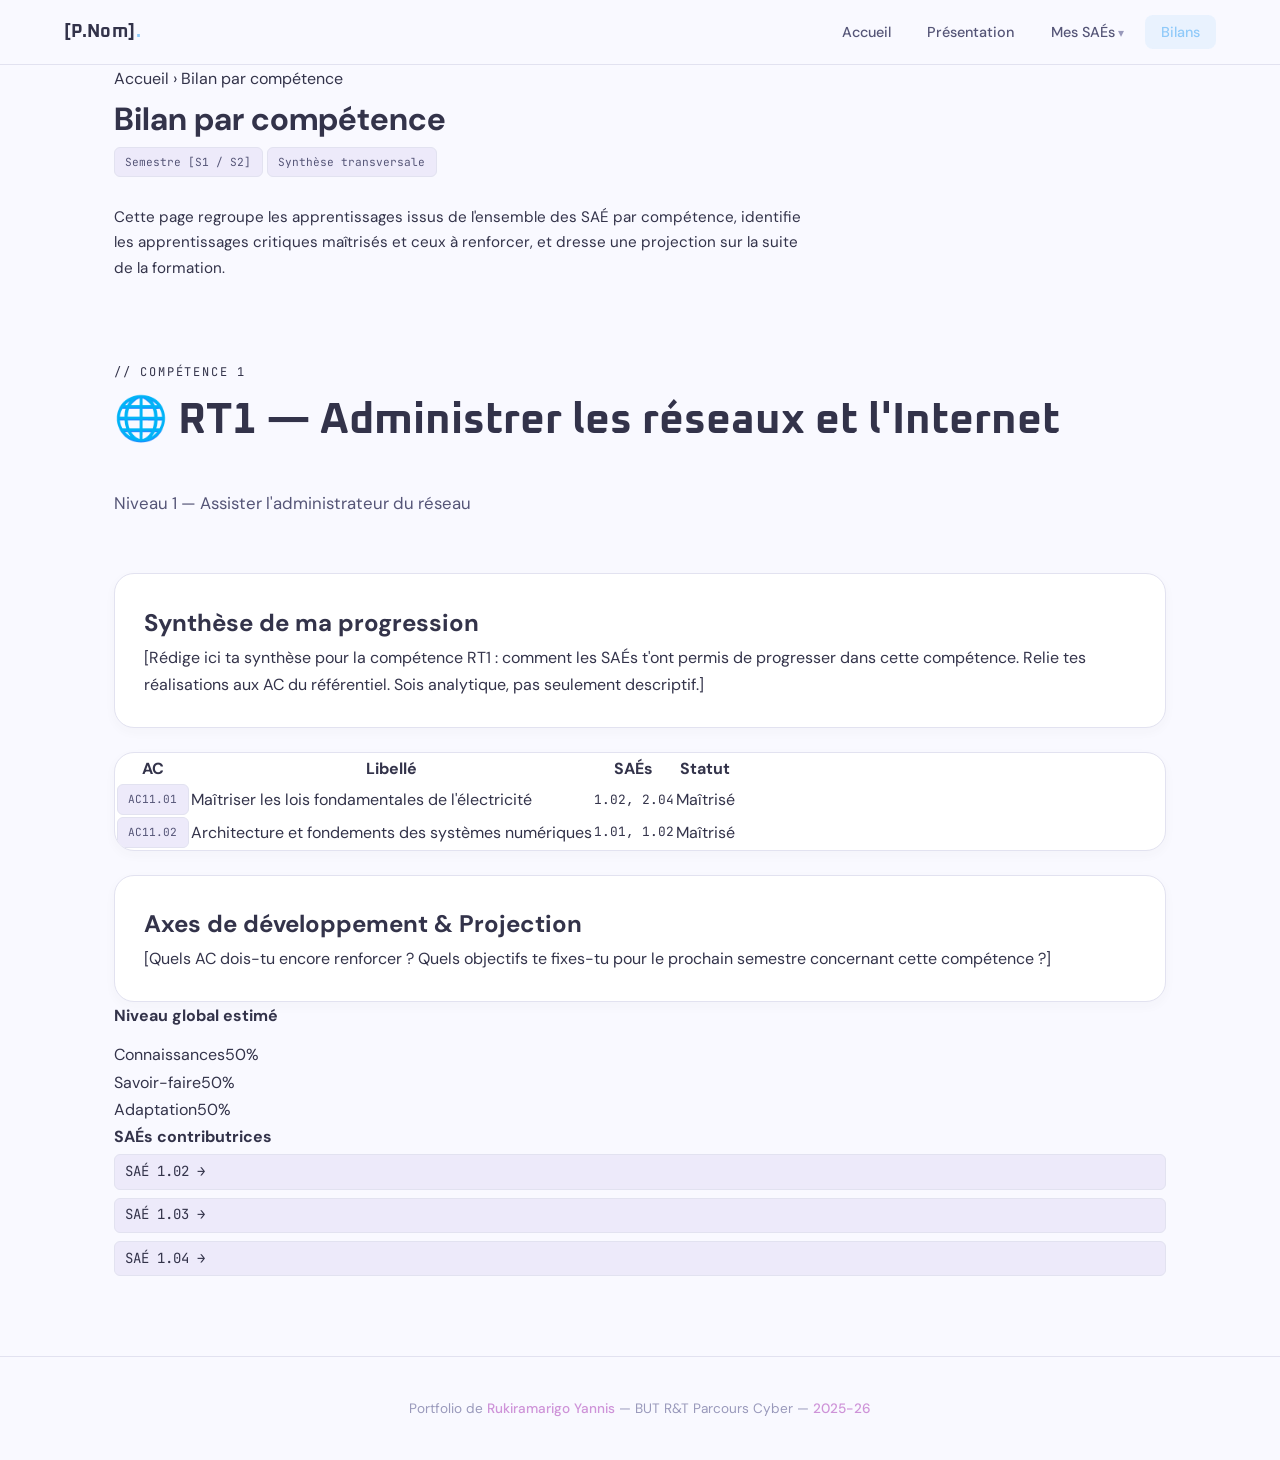
==== bilan.html @ 22405c74 "1er step" ====
<!DOCTYPE html>
<html lang="fr">
<head>
  <meta charset="UTF-8" />
  <meta name="viewport" content="width=device-width, initial-scale=1.0" />
  <title>Bilan par compétence | Portfolio</title>
  <link rel="stylesheet" href="style.css" />
</head>
<body>

  <nav class="navbar">
    <a href="../index.html" class="nav-logo">[P.Nom]<span>.</span></a>
    <ul class="nav-links">
      <li><a href="../index.html">Accueil</a></li>
      <li><a href="../presentation.html">Présentation</a></li>
      <li class="nav-dropdown">
        <a href="#">Mes SAÉs</a>
        <ul class="dropdown-menu">
          <li><a href="../saes/sae-101.html">SAÉ 1.01</a></li>
          <li><a href="../saes/sae-102.html">SAÉ 1.02</a></li>
        </ul>
      </li>
      <li><a href="bilan.html" class="active">Bilans</a></li>
    </ul>
    <button class="nav-burger" id="burger"><span></span><span></span><span></span></button>
  </nav>

  <main>
    <div class="container">

      <div class="page-hero">
        <div class="breadcrumb">
          <a href="../index.html">Accueil</a>
          <span>›</span>
          <span>Bilan par compétence</span>
        </div>
        <h1>Bilan par compétence</h1>
        <div class="meta">
          <span class="tag cyan">Semestre [S1 / S2]</span>
          <span class="tag">Synthèse transversale</span>
        </div>
        <br>
        <p style="color:var(--text-2); max-width:700px; font-size:.95rem;">
          Cette page regroupe les apprentissages issus de l'ensemble des SAÉ
          par compétence, identifie les apprentissages critiques maîtrisés et
          ceux à renforcer, et dresse une projection sur la suite de la formation.
        </p>
      </div>

      <section id="rt1">
        <div class="bilan-layout">

          <div>
            <div class="section-header">
              <p class="section-label">// Compétence 1</p>
              <h2 class="section-title">
                🌐 RT1 — Administrer les réseaux et l'Internet
              </h2>
              <div class="sep"></div>
              <p class="section-sub">Niveau 1 — Assister l'administrateur du réseau</p>
            </div>

            <div class="card content-block" style="margin-bottom:1.5rem;">
              <h2>Synthèse de ma progression</h2>
              <p>
                [Rédige ici ta synthèse pour la compétence RT1 : comment les
                SAÉs t'ont permis de progresser dans cette compétence. Relie
                tes réalisations aux AC du référentiel. Sois analytique, pas
                seulement descriptif.]
              </p>
            </div>

            <div class="card" style="margin-bottom:1.5rem; padding:0; overflow:hidden;">
              <table class="comp-table">
                <thead>
                  <tr>
                    <th>AC</th>
                    <th>Libellé</th>
                    <th>SAÉs</th>
                    <th>Statut</th>
                  </tr>
                </thead>
                <tbody>
                  <tr>
                    <td><span class="tag cyan" style="font-size:.7rem;">AC11.01</span></td>
                    <td>Maîtriser les lois fondamentales de l'électricité</td>
                    <td style="font-family:var(--font-mono);font-size:.8rem;">1.02, 2.04</td>
                    <td><span class="status-dot ok">Maîtrisé</span></td>
                  </tr>
                  <tr>
                    <td><span class="tag cyan" style="font-size:.7rem;">AC11.02</span></td>
                    <td>Architecture et fondements des systèmes numériques</td>
                    <td style="font-family:var(--font-mono);font-size:.8rem;">1.01, 1.02</td>
                    <td><span class="status-dot ok">Maîtrisé</span></td>
                  </tr>
                </tbody>
              </table>
            </div>

            <div class="card content-block">
              <h2>Axes de développement &amp; Projection</h2>
              <p>
                [Quels AC dois-tu encore renforcer ? Quels objectifs te fixes-tu
                pour le prochain semestre concernant cette compétence ?]
              </p>
            </div>
          </div>

          <aside class="sae-sidebar">
            <div class="sidebar-card">
              <h4>Niveau global estimé</h4>
              <div class="radar-visual" style="margin-top:.75rem;">
                <div class="radar-item">
                  <div class="ri-label"><span>Connaissances</span><span>50%</span></div>
                  <div class="radar-bar"><div class="radar-fill" style="width: 50%;"></div></div>
                </div>
                <div class="radar-item">
                  <div class="ri-label"><span>Savoir-faire</span><span>50%</span></div>
                  <div class="radar-bar"><div class="radar-fill" style="width: 50%;"></div></div>
                </div>
                <div class="radar-item">
                  <div class="ri-label"><span>Adaptation</span><span>50%</span></div>
                  <div class="radar-bar"><div class="radar-fill" style="width: 50%;"></div></div>
                </div>
              </div>
            </div>

            <div class="sidebar-card">
              <h4>SAÉs contributrices</h4>
              <div style="display:flex;flex-direction:column;gap:.5rem;margin-top:.25rem;">
                <a href="../saes/sae-102.html" style="color:var(--text-2);font-size:.875rem;" class="tag">SAÉ 1.02 →</a>
                <a href="../saes/sae-103.html" style="color:var(--text-2);font-size:.875rem;" class="tag">SAÉ 1.03 →</a>
                 <a href="../saes/sae-104.html" style="color:var(--text-2);font-size:.875rem;" class="tag">SAÉ 1.04 →</a>
              </div>
            </div>
          </aside>

        </div>
      </section>

    </div>
  </main>

  <footer>
    <div class="container">
      <p>Portfolio de <span>Rukiramarigo Yannis</span> — BUT R&amp;T Parcours Cyber — <span>2025-26</span></p>
    </div>
  </footer>

  <script>
    document.getElementById('burger').addEventListener('click', () => {
      document.querySelector('.nav-links').classList.toggle('open');
    });
  </script>
</body>
</html>
---- style.css ----
/* ================================================================
   PORTFOLIO YANNIS – Charte graphique douce : Bleu, Mauve, Blanc
   ================================================================ */

/* ── Fonts ──────────────────────────────────────────────────────── */
@import url('https://fonts.googleapis.com/css2?family=DM+Sans:ital,wght@0,400;0,500;0,700;1,400&family=Oxanium:wght@600;700;800&family=JetBrains+Mono&display=swap');

/* ── Variables (Palette de couleurs douce) ─────────────────────── */
:root {
  /* Fond et Base */
  --bg-main:       #F9F9FF; /* Blanc cassé / Crème très clair */
  --bg-sec:        #EDEAFA; /* Mauve très pâle */
  --bg-card:       #FFFFFF; /* Blanc pur */
  
  /* Bordures */
  --border:        #E2E2F0; /* Bleu grisé très clair */
  --border-active: #C2C2DF; /* Bleu grisé un peu plus soutenu */
  
  /* Accents et Couleurs Douces */
  --soft-blue:     #90CAF9; /* Bleu doux */
  --soft-blue-dim: rgba(144, 202, 249, 0.15); /* Bleu doux avec transparence */
  --soft-mauve:    #CE93D8; /* Mauve doux */
  --soft-mauve-dim: rgba(206, 147, 216, 0.15); /* Mauve doux avec transparence */
  
  /* Textes */
  --text-dark:     #33334A; /* Bleu très foncé pour texte principal */
  --text-med:      #555577; /* Bleu-gris intermédiaire pour sous-titres */
  --text-light:    #9999BB; /* Bleu-gris clair pour détails */

  /* Dimensions et Coins */
  --nav-h:         65px;
  --radius:        14px;
  --radius-lg:     20px;

  /* Polices de caractère */
  --font-display:  'Oxanium', sans-serif;
  --font-body:     'DM Sans', sans-serif;
  --font-mono:    'JetBrains Mono', monospace;
}

/* ── Reset et Base ───────────────────────────────────────────── */
*, *::before, *::after { box-sizing: border-box; margin: 0; padding: 0; }

html { scroll-behavior: smooth; font-size: 16px; }

body {
  background-color: var(--bg-main);
  color: var(--text-dark);
  font-family: var(--font-body);
  line-height: 1.7;
  overflow-x: hidden;
}

img { max-width: 100%; display: block; }

a { color: inherit; text-decoration: none; transition: 0.2s; }
a:hover { opacity: 0.8; }

ul { list-style: none; }

button { background: none; border: none; cursor: pointer; color: inherit; font-family: inherit; }

/* ── Grid background ──────────────────────────────────────────── */
.grid-bg {
  position: relative;
  overflow: hidden;
}
.grid-bg::before {
  content: '';
  position: absolute;
  inset: 0;
  background-image:
    linear-gradient(var(--border) 1px, transparent 1px),
    linear-gradient(90deg, var(--border) 1px, transparent 1px);
  background-size: 30px 30px;
  pointer-events: none;
  z-index: 0;
}
.grid-bg > * { position: relative; z-index: 1; }

/* ── Navbar ────────────────────────────────────────────────────── */
.navbar {
  position: fixed;
  top: 0; left: 0; right: 0;
  height: var(--nav-h);
  background: rgba(249, 249, 255, 0.9);
  backdrop-filter: blur(12px);
  border-bottom: 1px solid var(--border);
  display: flex;
  align-items: center;
  justify-content: space-between;
  padding: 0 5%;
  z-index: 1000;
}

.nav-logo {
  font-family: var(--font-display);
  font-size: 1.15rem;
  font-weight: 700;
  letter-spacing: .02em;
}
.nav-logo span { color: var(--soft-blue); }

.nav-links {
  display: flex;
  align-items: center;
  gap: 0.3rem;
}
.nav-links a {
  color: var(--text-med);
  font-size: .9rem;
  font-weight: 500;
  padding: .5rem 1rem;
  border-radius: 8px;
}
.nav-links a:hover,
.nav-links a.active {
  color: var(--soft-blue);
  background: var(--soft-blue-dim);
  opacity: 1;
}

/* Dropdown SAÉ */
.nav-dropdown { position: relative; }
.nav-dropdown > a::after { content: ' ▾'; font-size: .8em; color: var(--text-light); }
.dropdown-menu {
  display: none;
  position: absolute;
  top: calc(100% + .5rem);
  left: 50%;
  transform: translateX(-50%);
  min-width: 250px;
  background: var(--bg-card);
  border: 1px solid var(--border);
  border-radius: var(--radius);
  padding: .6rem;
  z-index: 200;
  box-shadow: 0 10px 25px rgba(50, 50, 75, 0.08);
}
.nav-dropdown:hover .dropdown-menu { display: block; }
.dropdown-menu a {
  display: block;
  padding: .6rem .9rem;
  border-radius: 8px;
  color: var(--text-med);
  font-size: .875rem;
}
.dropdown-menu a:hover { color: var(--soft-mauve); background: var(--soft-mauve-dim); }

/* Burger (mobile) */
.nav-burger {
  display: none;
  flex-direction: column;
  gap: 5px;
  cursor: pointer;
  background: none;
  border: none;
  padding: .5rem;
}
.nav-burger span {
  display: block;
  width: 22px;
  height: 2px;
  background: var(--text-dark);
  border-radius: 2px;
  transition: .3s;
}

/* ── Conteneur principal ────────────────────────────────────────── */
main { padding-top: var(--nav-h); }

.container {
  max-width: 1100px;
  margin: 0 auto;
  padding: 0 1.5rem;
}

/* ── Sections communes ───────────────────────────────────────────── */
section { padding: 5rem 0; }

.section-label {
  font-family: var(--font-mono);
  font-size: .75rem;
  text-transform: uppercase;
  letter-spacing: .15em;
  margin-bottom: .8rem;
}

.section-title {
  font-family: var(--font-display);
  font-size: clamp(1.8rem, 4vw, 2.7rem);
  font-weight: 700;
  line-height: 1.2;
  margin-bottom: 1.1rem;
}

.section-sub {
  color: var(--text-med);
  max-width: 650px;
  font-size: 1.05rem;
}

.section-header { margin-bottom: 3.5rem; }

/* Séparateur décoratif */
.sep {
  width: 50px;
  height: 3px;
  border-radius: 2px;
  margin: 1.2rem 0;
}

/* ── Badges / Tags ──────────────────────────────────────────────── */
.tag {
  display: inline-flex;
  align-items: center;
  font-family: var(--font-mono);
  font-size: .7rem;
  padding: .3rem .65rem;
  border-radius: 6px;
  border: 1px solid var(--border);
  background: var(--bg-sec);
  color: var(--text-med);
}

/* Classes utilitaires pour tags */
.bg-soft-blue { background: var(--soft-blue-dim); }
.text-soft-blue { color: var(--soft-blue); }
.bg-soft-mauve { background: var(--soft-mauve-dim); }
.text-soft-mauve { color: var(--soft-mauve); }

/* ── Boutons ────────────────────────────────────────────────────── */
.btn {
  display: inline-flex;
  align-items: center;
  gap: .5rem;
  padding: .7rem 1.6rem;
  border-radius: 12px;
  font-weight: 600;
  font-size: .95rem;
  transition: 0.25s;
  cursor: pointer;
  border: none;
}
.btn-primary {
  background: var(--soft-blue);
  color: white;
}
.btn-primary:hover { opacity: 0.9; box-shadow: 0 5px 15px var(--soft-blue-dim); }

.btn-outline {
  background: transparent;
  border: 1px solid var(--border-active);
  color: var(--text-dark);
}
.btn-outline:hover { border-color: var(--soft-mauve); color: var(--soft-mauve); background: var(--soft-mauve-dim); opacity: 1; }

/* ── Cards ────────────────────────────────────────────────────────── */
.card {
  background: var(--bg-card);
  border: 1px solid var(--border);
  border-radius: var(--radius-lg);
  padding: 1.8rem;
  box-shadow: 0 4px 12px rgba(50, 50, 75, 0.03);
  transition: border-color .25s, transform .25s, box-shadow .25s;
}
.card:hover {
  border-color: var(--border-active);
  transform: translateY(-4px);
  box-shadow: 0 12px 30px rgba(50, 50, 75, 0.06);
}

/* Grille de cards */
.cards-grid {
  display: grid;
  grid-template-columns: repeat(auto-fill, minmax(310px, 1fr));
  gap: 1.5rem;
}

/* ── SECTION : HERO (index.html) ─────────────────────────────────── */
.hero {
  min-height: calc(100vh - var(--nav-h));
  display: flex;
  align-items: center;
  padding: 4.5rem 0;
}

.hero-inner {
  display: grid;
  grid-template-columns: 1fr 320px;
  gap: 3.5rem;
  align-items: center;
}

.hero-greeting {
  font-family: var(--font-mono);
  font-size: .85rem;
  color: var(--soft-mauve);
  letter-spacing: .1em;
  margin-bottom: 1.2rem;
}

.hero-name {
  font-family: var(--font-display);
  font-size: clamp(2.5rem, 6vw, 4.3rem);
  font-weight: 800;
  line-height: 1.1;
  margin-bottom: .6rem;
}
.hero-name .accent { color: var(--soft-mauve); }

.hero-title {
  font-family: var(--font-display);
  font-size: clamp(1.1rem, 2.5vw, 1.35rem);
  font-weight: 400;
  color: var(--text-med);
  margin-bottom: 1.8rem;
}

.hero-desc {
  color: var(--text-med);
  max-width: 530px;
  line-height: 1.8;
  margin-bottom: 2.2rem;
}

.hero-tags {
  display: flex;
  flex-wrap: wrap;
  gap: .7rem;
  margin-bottom: 2.5rem;
}

.hero-actions {
  display: flex;
  gap: 1rem;
  flex-wrap: wrap;
}

/* PHOTO CADRÉE – Yannis */
.hero-photo-wrap {
  display: flex;
  justify-content: center;
  align-items: center;
}

.hero-photo, .hero-photo-cadrée {
  width: 320px;
  height: 320px;
  border-radius: 50%;
  border: 4px solid var(--soft-blue);
  object-fit: cover;
  box-shadow: 0 15px 40px rgba(50, 50, 75, 0.15);
  background: var(--bg-sec);
}

/* Scroll indicator */
.scroll-hint {
  display: flex;
  flex-direction: column;
  align-items: center;
  gap: .6rem;
  color: var(--text-light);
  font-size: .75rem;
  font-family: var(--font-mono);
  margin-top: 3.5rem;
  animation: bounce 2s infinite;
}
@keyframes bounce {
  0%, 100% { transform: translateY(0); }
  50%       { transform: translateY(8px); }
}

/* ── SECTION : SAÉ (index.html) ──────────────────────────────────── */
.sae-card {
  display: flex;
  flex-direction: column;
  gap: 1.1rem;
  text-decoration: none;
  color: inherit;
}

.sae-card-header {
  display: flex;
  align-items: flex-start;
  justify-content: space-between;
  gap: 1rem;
}

.sae-code {
  font-family: var(--font-mono);
  font-size: .7rem;
  padding: .3rem .6rem;
  border-radius: 6px;
  white-space: nowrap;
}

.sae-card h3 {
  font-family: var(--font-display);
  font-size: 1.1rem;
  font-weight: 600;
  line-height: 1.3;
}

.sae-card p {
  color: var(--text-med);
  font-size: .92rem;
  flex: 1;
}

.sae-card-tags { display: flex; flex-wrap: wrap; gap: .5rem; }

.sae-arrow {
  display: inline-flex;
  align-items: center;
  gap: .5rem;
  color: var(--soft-blue);
  font-size: .9rem;
  font-weight: 600;
  margin-top: auto;
  transition: gap 0.2s;
}
.card:hover .sae-arrow { gap: .8rem; }

/* ── SECTION : BILAN (index.html) ────────────────────────────────── */
.bilan-icon {
  font-size: 2rem;
  margin-bottom: .9rem;
}

.bilan-card h3 {
  font-family: var(--font-display);
  font-size: 1.1rem;
  font-weight: 600;
  margin-bottom: .6rem;
}

.bilan-card p { color: var(--text-med); font-size: .9rem; margin-bottom: 1rem; }

.bilan-ac-list {
  display: flex;
  flex-direction: column;
  gap: .5rem;
}
.bilan-ac {
  display: flex;
  align-items: center;
  gap: .7rem;
  font-size: .82rem;
  color: var(--text-med);
  font-family: var(--font-mono);
}
.bilan-ac::before {
  content: '';
  width: 6px; height: 6px;
  border-radius: 50%;
  background: var(--soft-blue);
  flex-shrink: 0;
}

/* ── FOOTER ──────────────────────────────────────────────────────── */
footer {
  border-top: 1px solid var(--border);
  padding: 2.5rem 0;
  text-align: center;
  color: var(--text-light);
  font-size: .85rem;
}
footer span { color: var(--soft-mauve); font-weight: 500; }

/* ── RESPONSIVE ─────────────────────────────────────────────────── */
@media (max-width: 900px) {
  .hero-inner { grid-template-columns: 1fr; }
  .hero-photo-wrap { order: -1; }
  .hero-photo, .hero-photo-cadrée { width: 220px; height: 220px; }
  
  .nav-links { display: none; }
  .nav-burger { display: flex; }

  .nav-links.open {
    display: flex;
    flex-direction: column;
    position: absolute;
    top: var(--nav-h); left: 0; right: 0;
    background: var(--bg-card);
    border-bottom: 1px solid var(--border);
    padding: 1rem;
    gap: 0.3rem;
  }
}

@media (max-width: 600px) {
  .cards-grid { grid-template-columns: 1fr; }
  .hero-actions { flex-direction: column; }
}
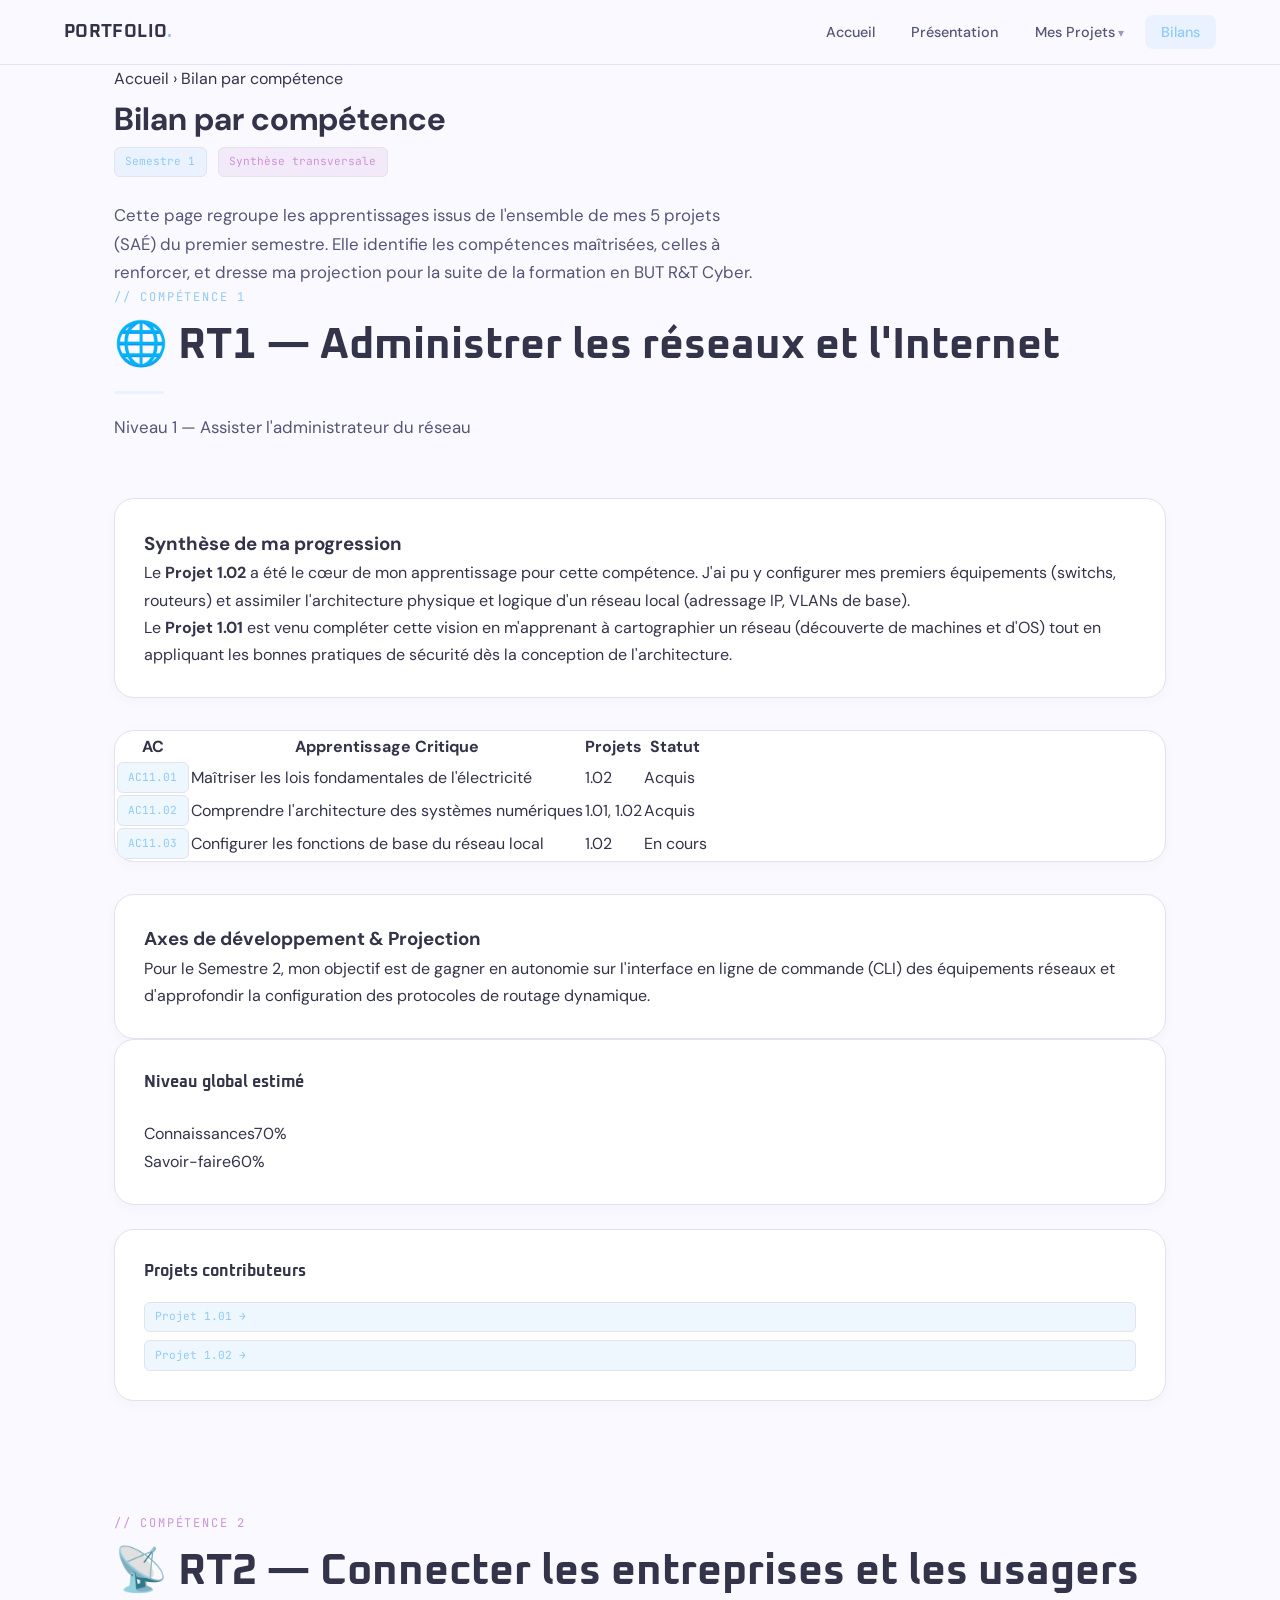
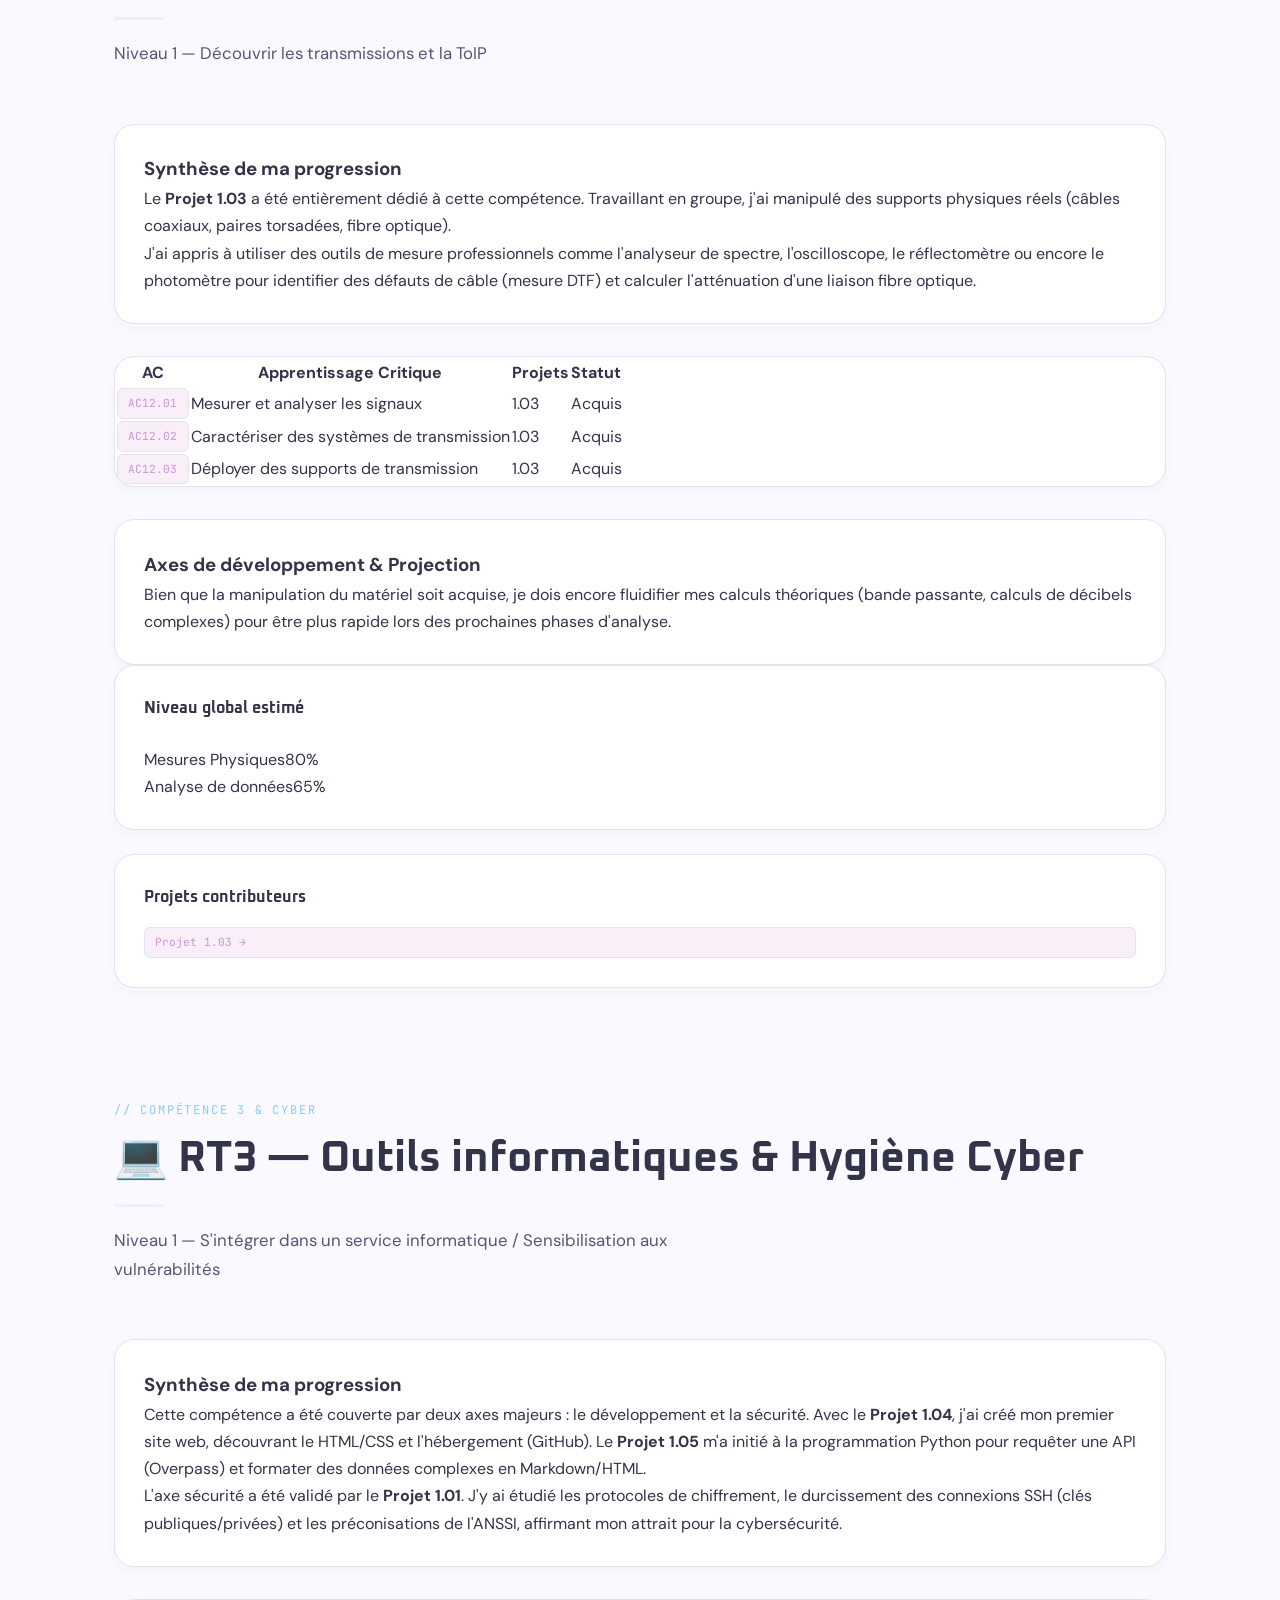
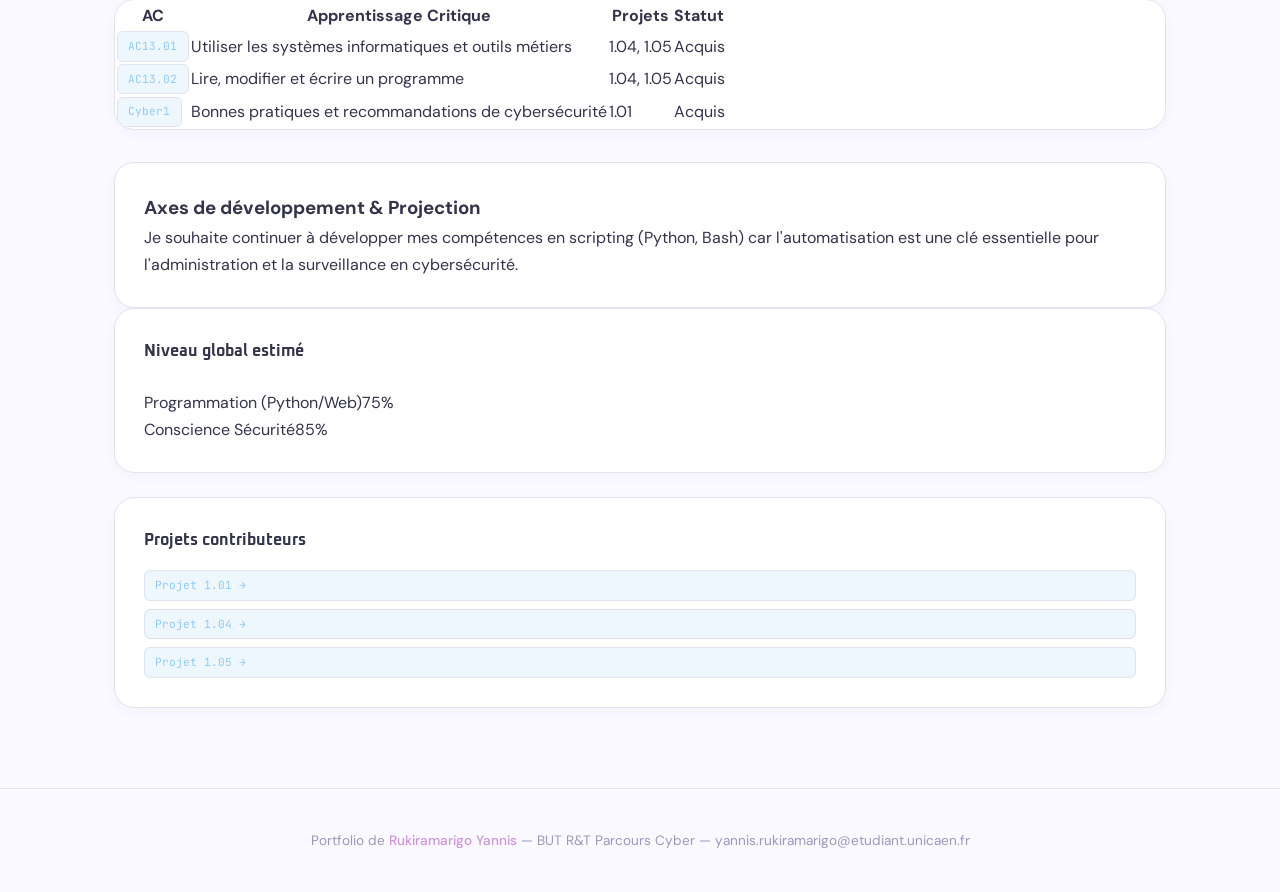
==== commit 0f500f07: "Fix navigation links to use relative paths in bilan.html and sae-template.html" ====
--- a/bilan.html
+++ b/bilan.html
@@ -3,21 +3,24 @@
 <head>
   <meta charset="UTF-8" />
   <meta name="viewport" content="width=device-width, initial-scale=1.0" />
-  <title>Bilan par compétence | Portfolio</title>
+  <title>Bilan par compétence | Portfolio Yannis</title>
   <link rel="stylesheet" href="style.css" />
 </head>
 <body>
 
   <nav class="navbar">
-    <a href="../index.html" class="nav-logo">[P.Nom]<span>.</span></a>
+    <a href="index.html" class="nav-logo">PORTFOLIO<span>.</span></a>
     <ul class="nav-links">
-      <li><a href="../index.html">Accueil</a></li>
-      <li><a href="../presentation.html">Présentation</a></li>
+      <li><a href="index.html">Accueil</a></li>
+      <li><a href="présentation.html">Présentation</a></li>
       <li class="nav-dropdown">
-        <a href="#">Mes SAÉs</a>
+        <a href="#">Mes Projets</a>
         <ul class="dropdown-menu">
-          <li><a href="../saes/sae-101.html">SAÉ 1.01</a></li>
-          <li><a href="../saes/sae-102.html">SAÉ 1.02</a></li>
+          <li><a href="sae_101.html">Projet 1.01 – Hygiène</a></li>
+          <li><a href="sae_102.html">Projet 1.02 – Réseaux</a></li>
+          <li><a href="sae_103.html">Projet 1.03 – Transmission</a></li>
+          <li><a href="sae_104.html">Projet 1.04 – Internet</a></li>
+          <li><a href="sae_105.html">Projet 1.05 – Données</a></li>
         </ul>
       </li>
       <li><a href="bilan.html" class="active">Bilans</a></li>
@@ -30,111 +33,267 @@
 
       <div class="page-hero">
         <div class="breadcrumb">
-          <a href="../index.html">Accueil</a>
-          <span>›</span>
-          <span>Bilan par compétence</span>
-        </div>
-        <h1>Bilan par compétence</h1>
-        <div class="meta">
-          <span class="tag cyan">Semestre [S1 / S2]</span>
-          <span class="tag">Synthèse transversale</span>
-        </div>
-        <br>
-        <p style="color:var(--text-2); max-width:700px; font-size:.95rem;">
-          Cette page regroupe les apprentissages issus de l'ensemble des SAÉ
-          par compétence, identifie les apprentissages critiques maîtrisés et
-          ceux à renforcer, et dresse une projection sur la suite de la formation.
+          <a href="index.html">Accueil</a> › <span>Bilan par compétence</span>
+        </div>
+        <h1 class="page-hero-title">Bilan par compétence</h1>
+        <div class="hero-tags" style="margin-bottom: 1.5rem;">
+          <span class="tag bg-soft-blue text-soft-blue">Semestre 1</span>
+          <span class="tag bg-soft-mauve text-soft-mauve">Synthèse transversale</span>
+        </div>
+        <p class="section-sub">
+          Cette page regroupe les apprentissages issus de l'ensemble de mes 5 projets (SAÉ) du premier semestre. Elle identifie les compétences maîtrisées, celles à renforcer, et dresse ma projection pour la suite de la formation en BUT R&T Cyber.
         </p>
       </div>
 
-      <section id="rt1">
+      <section id="rt1" style="padding-top: 0;">
+        <div class="section-header">
+          <p class="section-label text-soft-blue">// Compétence 1</p>
+          <h2 class="section-title">🌐 RT1 — Administrer les réseaux et l'Internet</h2>
+          <div class="sep bg-soft-blue"></div>
+          <p class="section-sub">Niveau 1 — Assister l'administrateur du réseau</p>
+        </div>
+
         <div class="bilan-layout">
-
-          <div>
-            <div class="section-header">
-              <p class="section-label">// Compétence 1</p>
-              <h2 class="section-title">
-                🌐 RT1 — Administrer les réseaux et l'Internet
-              </h2>
-              <div class="sep"></div>
-              <p class="section-sub">Niveau 1 — Assister l'administrateur du réseau</p>
-            </div>
-
-            <div class="card content-block" style="margin-bottom:1.5rem;">
-              <h2>Synthèse de ma progression</h2>
-              <p>
-                [Rédige ici ta synthèse pour la compétence RT1 : comment les
-                SAÉs t'ont permis de progresser dans cette compétence. Relie
-                tes réalisations aux AC du référentiel. Sois analytique, pas
-                seulement descriptif.]
-              </p>
-            </div>
-
-            <div class="card" style="margin-bottom:1.5rem; padding:0; overflow:hidden;">
+          <div class="bilan-content">
+            <div class="card" style="margin-bottom: 2rem;">
+              <h3>Synthèse de ma progression</h3>
+              <p>
+                Le <strong>Projet 1.02</strong> a été le cœur de mon apprentissage pour cette compétence. J'ai pu y configurer mes premiers équipements (switchs, routeurs) et assimiler l'architecture physique et logique d'un réseau local (adressage IP, VLANs de base). 
+              </p>
+              <p>
+                Le <strong>Projet 1.01</strong> est venu compléter cette vision en m'apprenant à cartographier un réseau (découverte de machines et d'OS) tout en appliquant les bonnes pratiques de sécurité dès la conception de l'architecture.
+              </p>
+            </div>
+
+            <div class="card" style="padding: 0; overflow: hidden; margin-bottom: 2rem;">
               <table class="comp-table">
                 <thead>
                   <tr>
                     <th>AC</th>
-                    <th>Libellé</th>
-                    <th>SAÉs</th>
+                    <th>Apprentissage Critique</th>
+                    <th>Projets</th>
                     <th>Statut</th>
                   </tr>
                 </thead>
                 <tbody>
                   <tr>
-                    <td><span class="tag cyan" style="font-size:.7rem;">AC11.01</span></td>
+                    <td><span class="tag bg-soft-blue text-soft-blue">AC11.01</span></td>
                     <td>Maîtriser les lois fondamentales de l'électricité</td>
-                    <td style="font-family:var(--font-mono);font-size:.8rem;">1.02, 2.04</td>
-                    <td><span class="status-dot ok">Maîtrisé</span></td>
-                  </tr>
-                  <tr>
-                    <td><span class="tag cyan" style="font-size:.7rem;">AC11.02</span></td>
-                    <td>Architecture et fondements des systèmes numériques</td>
-                    <td style="font-family:var(--font-mono);font-size:.8rem;">1.01, 1.02</td>
-                    <td><span class="status-dot ok">Maîtrisé</span></td>
+                    <td>1.02</td>
+                    <td><span class="status-dot ok">Acquis</span></td>
+                  </tr>
+                  <tr>
+                    <td><span class="tag bg-soft-blue text-soft-blue">AC11.02</span></td>
+                    <td>Comprendre l'architecture des systèmes numériques</td>
+                    <td>1.01, 1.02</td>
+                    <td><span class="status-dot ok">Acquis</span></td>
+                  </tr>
+                  <tr>
+                    <td><span class="tag bg-soft-blue text-soft-blue">AC11.03</span></td>
+                    <td>Configurer les fonctions de base du réseau local</td>
+                    <td>1.02</td>
+                    <td><span class="status-dot wip">En cours</span></td>
                   </tr>
                 </tbody>
               </table>
             </div>
-
+            
             <div class="card content-block">
-              <h2>Axes de développement &amp; Projection</h2>
-              <p>
-                [Quels AC dois-tu encore renforcer ? Quels objectifs te fixes-tu
-                pour le prochain semestre concernant cette compétence ?]
+              <h3>Axes de développement & Projection</h3>
+              <p>
+                Pour le Semestre 2, mon objectif est de gagner en autonomie sur l'interface en ligne de commande (CLI) des équipements réseaux et d'approfondir la configuration des protocoles de routage dynamique.
               </p>
             </div>
           </div>
 
-          <aside class="sae-sidebar">
-            <div class="sidebar-card">
-              <h4>Niveau global estimé</h4>
-              <div class="radar-visual" style="margin-top:.75rem;">
-                <div class="radar-item">
-                  <div class="ri-label"><span>Connaissances</span><span>50%</span></div>
-                  <div class="radar-bar"><div class="radar-fill" style="width: 50%;"></div></div>
-                </div>
-                <div class="radar-item">
-                  <div class="ri-label"><span>Savoir-faire</span><span>50%</span></div>
-                  <div class="radar-bar"><div class="radar-fill" style="width: 50%;"></div></div>
-                </div>
-                <div class="radar-item">
-                  <div class="ri-label"><span>Adaptation</span><span>50%</span></div>
-                  <div class="radar-bar"><div class="radar-fill" style="width: 50%;"></div></div>
-                </div>
-              </div>
-            </div>
-
-            <div class="sidebar-card">
-              <h4>SAÉs contributrices</h4>
-              <div style="display:flex;flex-direction:column;gap:.5rem;margin-top:.25rem;">
-                <a href="../saes/sae-102.html" style="color:var(--text-2);font-size:.875rem;" class="tag">SAÉ 1.02 →</a>
-                <a href="../saes/sae-103.html" style="color:var(--text-2);font-size:.875rem;" class="tag">SAÉ 1.03 →</a>
-                 <a href="../saes/sae-104.html" style="color:var(--text-2);font-size:.875rem;" class="tag">SAÉ 1.04 →</a>
+          <aside>
+            <div class="card" style="margin-bottom: 1.5rem;">
+              <h4 style="font-family: var(--font-display); font-size: 1rem; margin-bottom: 1.5rem;">Niveau global estimé</h4>
+              <div class="jauge-row">
+                <div class="jauge-label"><span>Connaissances</span><span>70%</span></div>
+                <div class="jauge-bar"><div class="jauge-fill bg-soft-blue" style="width: 70%;"></div></div>
+              </div>
+              <div class="jauge-row">
+                <div class="jauge-label"><span>Savoir-faire</span><span>60%</span></div>
+                <div class="jauge-bar"><div class="jauge-fill bg-soft-blue" style="width: 60%;"></div></div>
+              </div>
+            </div>
+            <div class="card">
+              <h4 style="font-family: var(--font-display); font-size: 1rem; margin-bottom: 1rem;">Projets contributeurs</h4>
+              <div style="display:flex;flex-direction:column;gap:.5rem;">
+                <a href="sae_101.html" class="tag bg-soft-blue text-soft-blue">Projet 1.01 →</a>
+                <a href="sae_102.html" class="tag bg-soft-blue text-soft-blue">Projet 1.02 →</a>
               </div>
             </div>
           </aside>
-
+        </div>
+      </section>
+
+      <section id="rt2" style="padding-top: 2rem;">
+        <div class="section-header">
+          <p class="section-label text-soft-mauve">// Compétence 2</p>
+          <h2 class="section-title">📡 RT2 — Connecter les entreprises et les usagers</h2>
+          <div class="sep bg-soft-mauve"></div>
+          <p class="section-sub">Niveau 1 — Découvrir les transmissions et la ToIP</p>
+        </div>
+
+        <div class="bilan-layout">
+          <div class="bilan-content">
+            <div class="card" style="margin-bottom: 2rem;">
+              <h3>Synthèse de ma progression</h3>
+              <p>
+                Le <strong>Projet 1.03</strong> a été entièrement dédié à cette compétence. Travaillant en groupe, j'ai manipulé des supports physiques réels (câbles coaxiaux, paires torsadées, fibre optique). 
+              </p>
+              <p>
+                J'ai appris à utiliser des outils de mesure professionnels comme l'analyseur de spectre, l'oscilloscope, le réflectomètre ou encore le photomètre pour identifier des défauts de câble (mesure DTF) et calculer l'atténuation d'une liaison fibre optique.
+              </p>
+            </div>
+
+            <div class="card" style="padding: 0; overflow: hidden; margin-bottom: 2rem;">
+              <table class="comp-table">
+                <thead>
+                  <tr>
+                    <th>AC</th>
+                    <th>Apprentissage Critique</th>
+                    <th>Projets</th>
+                    <th>Statut</th>
+                  </tr>
+                </thead>
+                <tbody>
+                  <tr>
+                    <td><span class="tag bg-soft-mauve text-soft-mauve">AC12.01</span></td>
+                    <td>Mesurer et analyser les signaux</td>
+                    <td>1.03</td>
+                    <td><span class="status-dot ok">Acquis</span></td>
+                  </tr>
+                  <tr>
+                    <td><span class="tag bg-soft-mauve text-soft-mauve">AC12.02</span></td>
+                    <td>Caractériser des systèmes de transmission</td>
+                    <td>1.03</td>
+                    <td><span class="status-dot ok">Acquis</span></td>
+                  </tr>
+                  <tr>
+                    <td><span class="tag bg-soft-mauve text-soft-mauve">AC12.03</span></td>
+                    <td>Déployer des supports de transmission</td>
+                    <td>1.03</td>
+                    <td><span class="status-dot ok">Acquis</span></td>
+                  </tr>
+                </tbody>
+              </table>
+            </div>
+
+            <div class="card content-block">
+              <h3>Axes de développement & Projection</h3>
+              <p>
+                Bien que la manipulation du matériel soit acquise, je dois encore fluidifier mes calculs théoriques (bande passante, calculs de décibels complexes) pour être plus rapide lors des prochaines phases d'analyse.
+              </p>
+            </div>
+          </div>
+
+          <aside>
+            <div class="card" style="margin-bottom: 1.5rem;">
+              <h4 style="font-family: var(--font-display); font-size: 1rem; margin-bottom: 1.5rem;">Niveau global estimé</h4>
+              <div class="jauge-row">
+                <div class="jauge-label"><span>Mesures Physiques</span><span>80%</span></div>
+                <div class="jauge-bar"><div class="jauge-fill bg-soft-mauve" style="width: 80%;"></div></div>
+              </div>
+              <div class="jauge-row">
+                <div class="jauge-label"><span>Analyse de données</span><span>65%</span></div>
+                <div class="jauge-bar"><div class="jauge-fill bg-soft-mauve" style="width: 65%;"></div></div>
+              </div>
+            </div>
+            <div class="card">
+              <h4 style="font-family: var(--font-display); font-size: 1rem; margin-bottom: 1rem;">Projets contributeurs</h4>
+              <div style="display:flex;flex-direction:column;gap:.5rem;">
+                <a href="sae_103.html" class="tag bg-soft-mauve text-soft-mauve">Projet 1.03 →</a>
+              </div>
+            </div>
+          </aside>
+        </div>
+      </section>
+
+      <section id="rt3" style="padding-top: 2rem;">
+        <div class="section-header">
+          <p class="section-label text-soft-blue">// Compétence 3 & Cyber</p>
+          <h2 class="section-title">💻 RT3 — Outils informatiques & Hygiène Cyber</h2>
+          <div class="sep bg-soft-blue"></div>
+          <p class="section-sub">Niveau 1 — S'intégrer dans un service informatique / Sensibilisation aux vulnérabilités</p>
+        </div>
+
+        <div class="bilan-layout">
+          <div class="bilan-content">
+            <div class="card" style="margin-bottom: 2rem;">
+              <h3>Synthèse de ma progression</h3>
+              <p>
+                Cette compétence a été couverte par deux axes majeurs : le développement et la sécurité. Avec le <strong>Projet 1.04</strong>, j'ai créé mon premier site web, découvrant le HTML/CSS et l'hébergement (GitHub). Le <strong>Projet 1.05</strong> m'a initié à la programmation Python pour requêter une API (Overpass) et formater des données complexes en Markdown/HTML.
+              </p>
+              <p>
+                L'axe sécurité a été validé par le <strong>Projet 1.01</strong>. J'y ai étudié les protocoles de chiffrement, le durcissement des connexions SSH (clés publiques/privées) et les préconisations de l'ANSSI, affirmant mon attrait pour la cybersécurité.
+              </p>
+            </div>
+
+            <div class="card" style="padding: 0; overflow: hidden; margin-bottom: 2rem;">
+              <table class="comp-table">
+                <thead>
+                  <tr>
+                    <th>AC</th>
+                    <th>Apprentissage Critique</th>
+                    <th>Projets</th>
+                    <th>Statut</th>
+                  </tr>
+                </thead>
+                <tbody>
+                  <tr>
+                    <td><span class="tag bg-soft-blue text-soft-blue">AC13.01</span></td>
+                    <td>Utiliser les systèmes informatiques et outils métiers</td>
+                    <td>1.04, 1.05</td>
+                    <td><span class="status-dot ok">Acquis</span></td>
+                  </tr>
+                  <tr>
+                    <td><span class="tag bg-soft-blue text-soft-blue">AC13.02</span></td>
+                    <td>Lire, modifier et écrire un programme</td>
+                    <td>1.04, 1.05</td>
+                    <td><span class="status-dot ok">Acquis</span></td>
+                  </tr>
+                  <tr>
+                    <td><span class="tag bg-soft-blue text-soft-blue">Cyber1</span></td>
+                    <td>Bonnes pratiques et recommandations de cybersécurité</td>
+                    <td>1.01</td>
+                    <td><span class="status-dot ok">Acquis</span></td>
+                  </tr>
+                </tbody>
+              </table>
+            </div>
+
+            <div class="card content-block">
+              <h3>Axes de développement & Projection</h3>
+              <p>
+                Je souhaite continuer à développer mes compétences en scripting (Python, Bash) car l'automatisation est une clé essentielle pour l'administration et la surveillance en cybersécurité.
+              </p>
+            </div>
+          </div>
+
+          <aside>
+            <div class="card" style="margin-bottom: 1.5rem;">
+              <h4 style="font-family: var(--font-display); font-size: 1rem; margin-bottom: 1.5rem;">Niveau global estimé</h4>
+              <div class="jauge-row">
+                <div class="jauge-label"><span>Programmation (Python/Web)</span><span>75%</span></div>
+                <div class="jauge-bar"><div class="jauge-fill bg-soft-blue" style="width: 75%;"></div></div>
+              </div>
+              <div class="jauge-row">
+                <div class="jauge-label"><span>Conscience Sécurité</span><span>85%</span></div>
+                <div class="jauge-bar"><div class="jauge-fill bg-soft-blue" style="width: 85%;"></div></div>
+              </div>
+            </div>
+            <div class="card">
+              <h4 style="font-family: var(--font-display); font-size: 1rem; margin-bottom: 1rem;">Projets contributeurs</h4>
+              <div style="display:flex;flex-direction:column;gap:.5rem;">
+                <a href="sae_101.html" class="tag bg-soft-blue text-soft-blue">Projet 1.01 →</a>
+                <a href="sae_104.html" class="tag bg-soft-blue text-soft-blue">Projet 1.04 →</a>
+                <a href="sae_105.html" class="tag bg-soft-blue text-soft-blue">Projet 1.05 →</a>
+              </div>
+            </div>
+          </aside>
         </div>
       </section>
 
@@ -143,14 +302,10 @@
 
   <footer>
     <div class="container">
-      <p>Portfolio de <span>Rukiramarigo Yannis</span> — BUT R&amp;T Parcours Cyber — <span>2025-26</span></p>
+      <p>Portfolio de <span>Rukiramarigo Yannis</span> — BUT R&amp;T Parcours Cyber — yannis.rukiramarigo@etudiant.unicaen.fr</p>
     </div>
   </footer>
 
   <script>
     document.getElementById('burger').addEventListener('click', () => {
-      document.querySelector('.nav-links').classList.toggle('open');
-    });
-  </script>
-</body>
-</html>+      document.querySelector('.
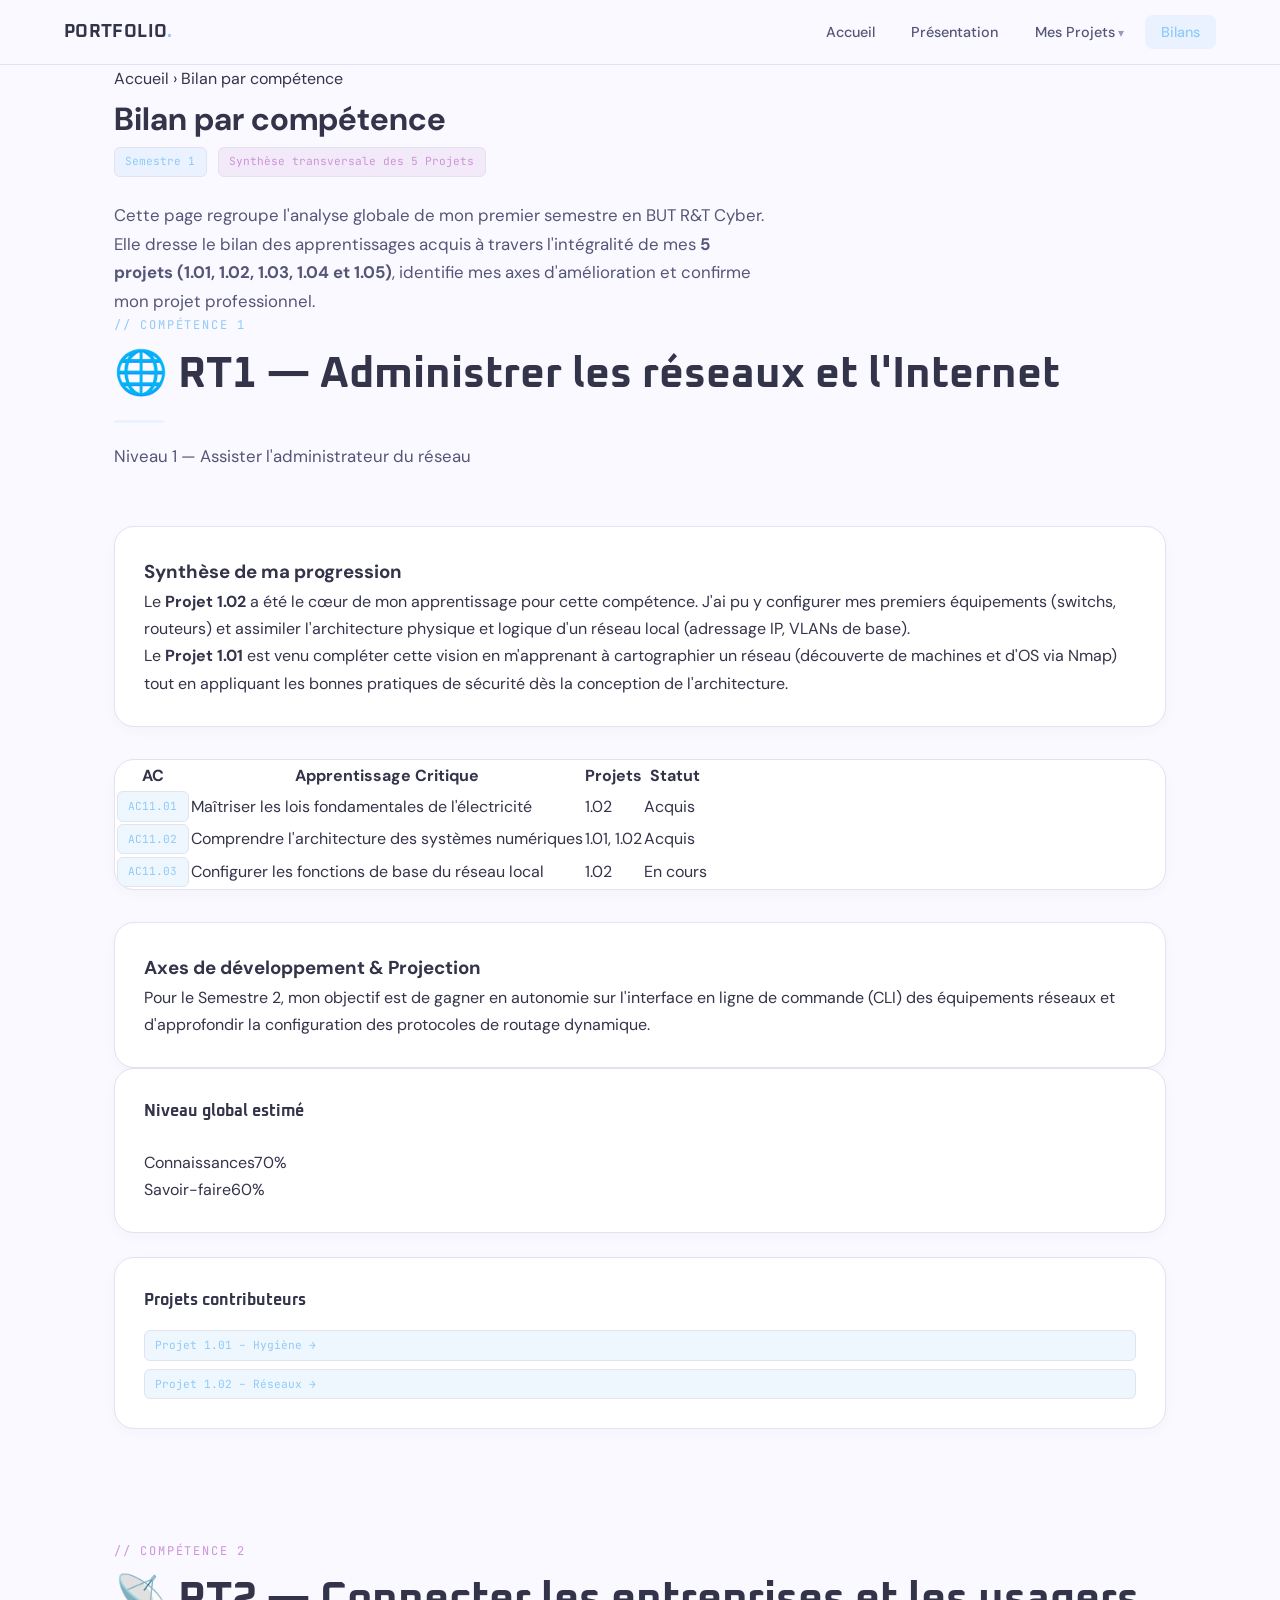
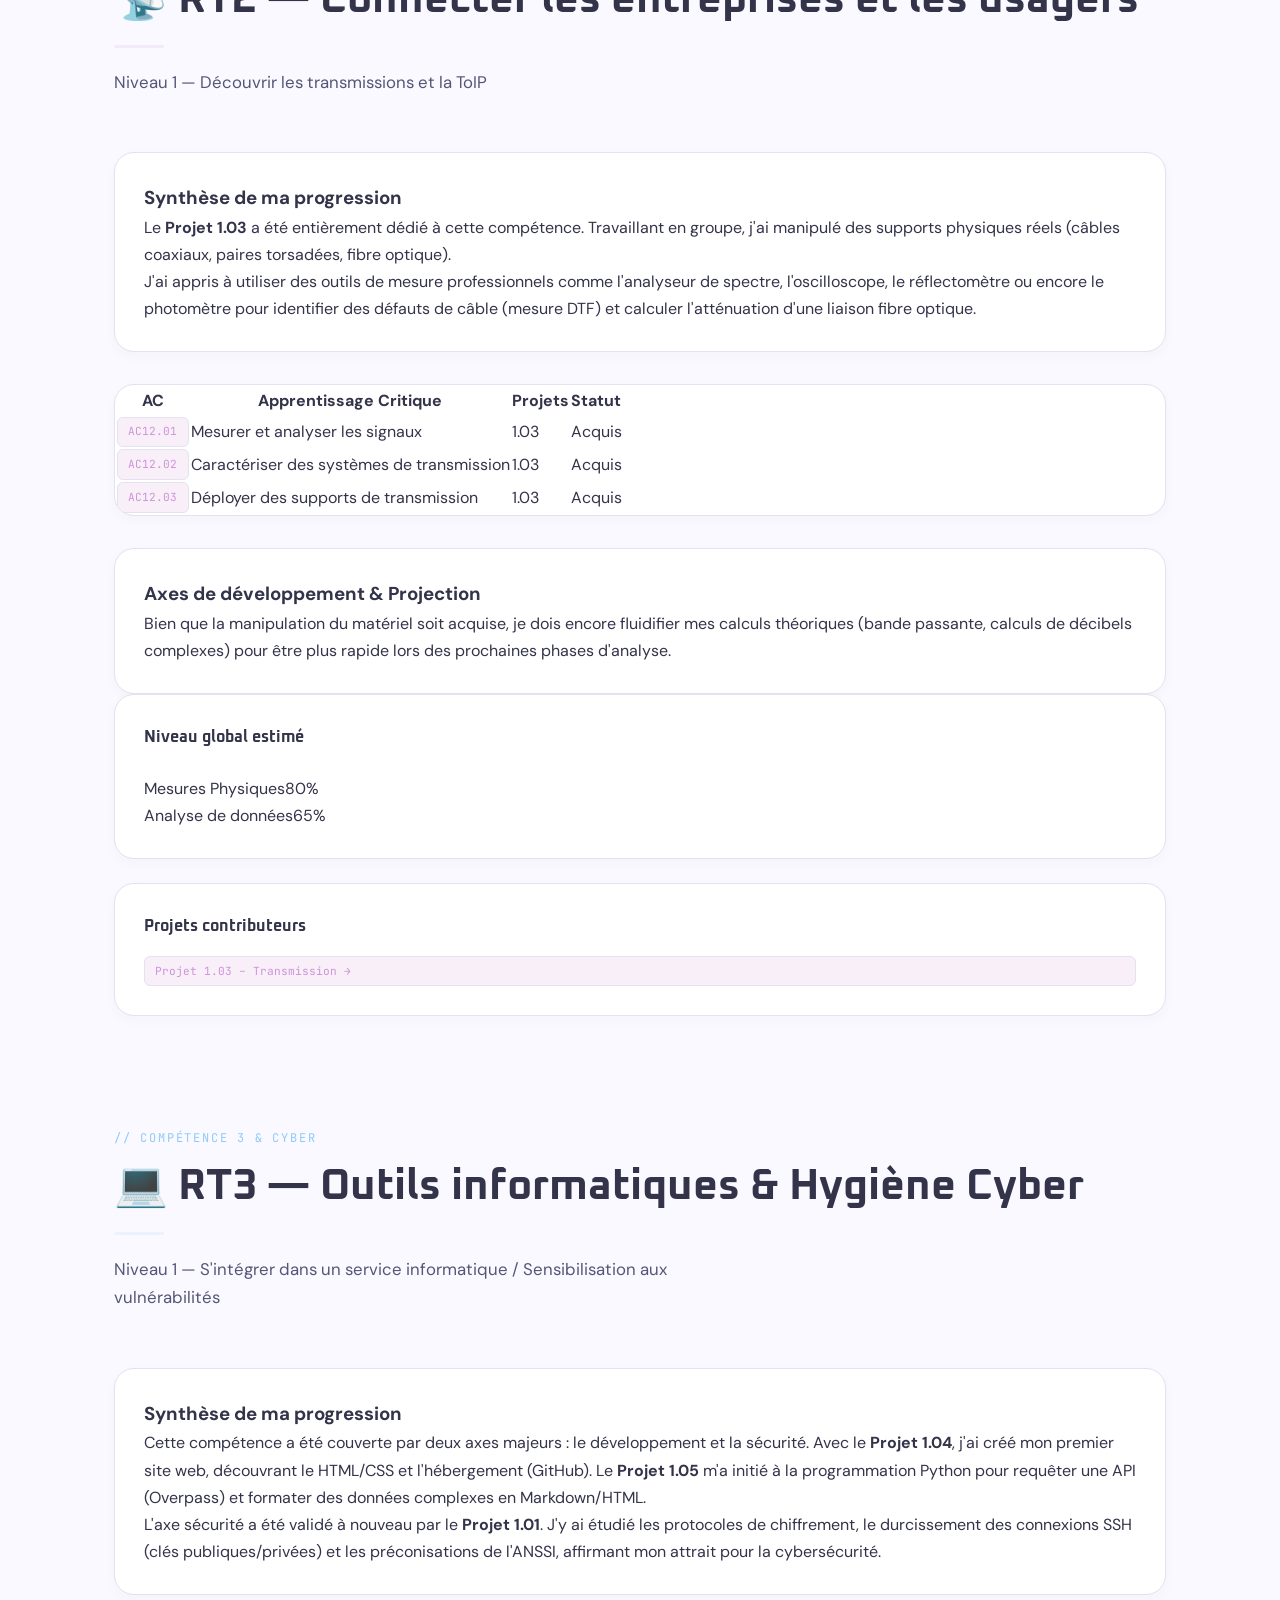
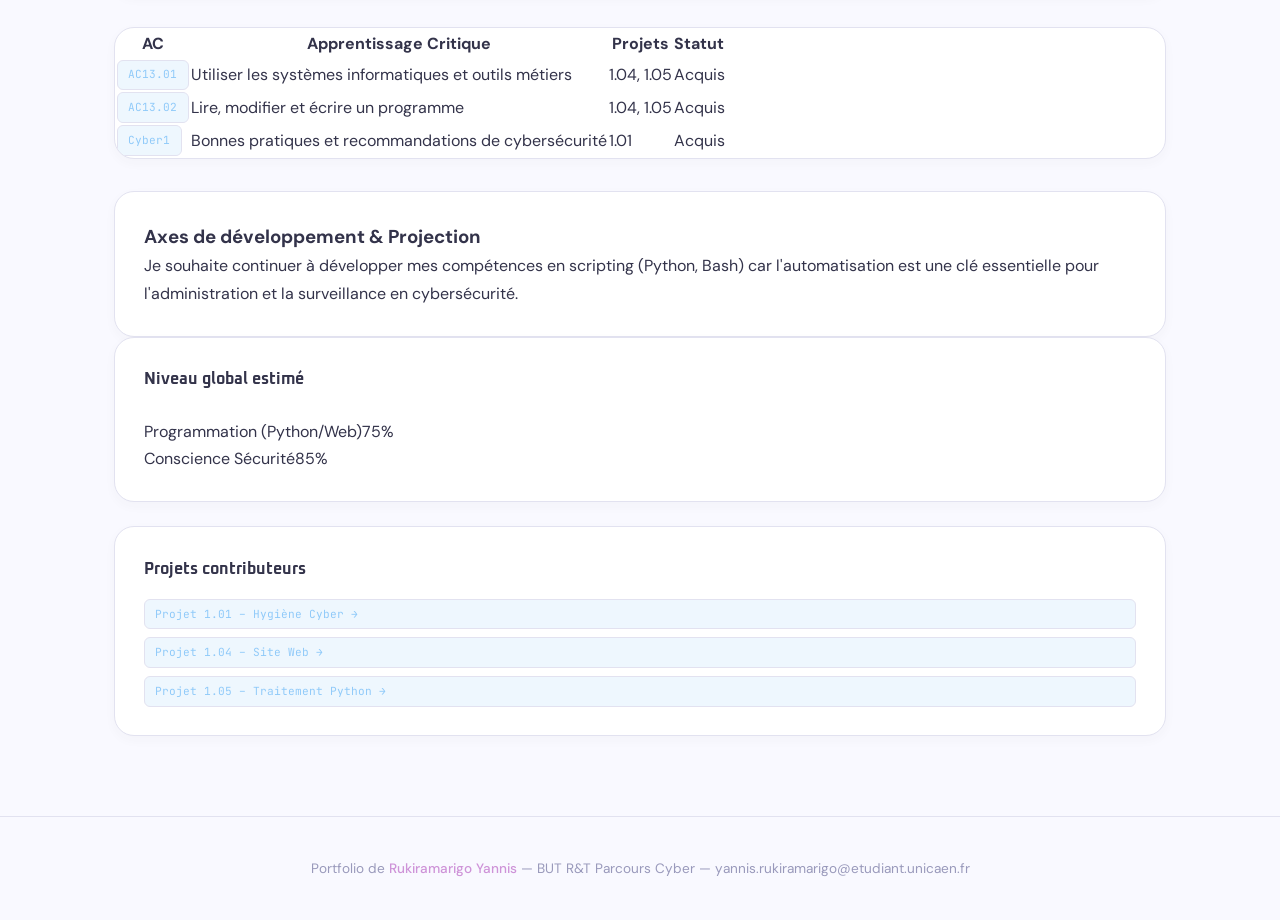
==== commit b258e873: "Update bilan.html: correct spelling, enhance project descriptions, and improve section clarity" ====
--- a/bilan.html
+++ b/bilan.html
@@ -12,7 +12,7 @@
     <a href="index.html" class="nav-logo">PORTFOLIO<span>.</span></a>
     <ul class="nav-links">
       <li><a href="index.html">Accueil</a></li>
-      <li><a href="présentation.html">Présentation</a></li>
+      <li><a href="presentation.html">Présentation</a></li>
       <li class="nav-dropdown">
         <a href="#">Mes Projets</a>
         <ul class="dropdown-menu">
@@ -38,10 +38,11 @@
         <h1 class="page-hero-title">Bilan par compétence</h1>
         <div class="hero-tags" style="margin-bottom: 1.5rem;">
           <span class="tag bg-soft-blue text-soft-blue">Semestre 1</span>
-          <span class="tag bg-soft-mauve text-soft-mauve">Synthèse transversale</span>
+          <span class="tag bg-soft-mauve text-soft-mauve">Synthèse transversale des 5 Projets</span>
         </div>
         <p class="section-sub">
-          Cette page regroupe les apprentissages issus de l'ensemble de mes 5 projets (SAÉ) du premier semestre. Elle identifie les compétences maîtrisées, celles à renforcer, et dresse ma projection pour la suite de la formation en BUT R&T Cyber.
+          Cette page regroupe l'analyse globale de mon premier semestre en BUT R&T Cyber. 
+          Elle dresse le bilan des apprentissages acquis à travers l'intégralité de mes <strong>5 projets (1.01, 1.02, 1.03, 1.04 et 1.05)</strong>, identifie mes axes d'amélioration et confirme mon projet professionnel.
         </p>
       </div>
 
@@ -61,7 +62,7 @@
                 Le <strong>Projet 1.02</strong> a été le cœur de mon apprentissage pour cette compétence. J'ai pu y configurer mes premiers équipements (switchs, routeurs) et assimiler l'architecture physique et logique d'un réseau local (adressage IP, VLANs de base). 
               </p>
               <p>
-                Le <strong>Projet 1.01</strong> est venu compléter cette vision en m'apprenant à cartographier un réseau (découverte de machines et d'OS) tout en appliquant les bonnes pratiques de sécurité dès la conception de l'architecture.
+                Le <strong>Projet 1.01</strong> est venu compléter cette vision en m'apprenant à cartographier un réseau (découverte de machines et d'OS via Nmap) tout en appliquant les bonnes pratiques de sécurité dès la conception de l'architecture.
               </p>
             </div>
 
@@ -121,8 +122,8 @@
             <div class="card">
               <h4 style="font-family: var(--font-display); font-size: 1rem; margin-bottom: 1rem;">Projets contributeurs</h4>
               <div style="display:flex;flex-direction:column;gap:.5rem;">
-                <a href="sae_101.html" class="tag bg-soft-blue text-soft-blue">Projet 1.01 →</a>
-                <a href="sae_102.html" class="tag bg-soft-blue text-soft-blue">Projet 1.02 →</a>
+                <a href="sae_101.html" class="tag bg-soft-blue text-soft-blue">Projet 1.01 – Hygiène →</a>
+                <a href="sae_102.html" class="tag bg-soft-blue text-soft-blue">Projet 1.02 – Réseaux →</a>
               </div>
             </div>
           </aside>
@@ -205,7 +206,7 @@
             <div class="card">
               <h4 style="font-family: var(--font-display); font-size: 1rem; margin-bottom: 1rem;">Projets contributeurs</h4>
               <div style="display:flex;flex-direction:column;gap:.5rem;">
-                <a href="sae_103.html" class="tag bg-soft-mauve text-soft-mauve">Projet 1.03 →</a>
+                <a href="sae_103.html" class="tag bg-soft-mauve text-soft-mauve">Projet 1.03 – Transmission →</a>
               </div>
             </div>
           </aside>
@@ -228,7 +229,7 @@
                 Cette compétence a été couverte par deux axes majeurs : le développement et la sécurité. Avec le <strong>Projet 1.04</strong>, j'ai créé mon premier site web, découvrant le HTML/CSS et l'hébergement (GitHub). Le <strong>Projet 1.05</strong> m'a initié à la programmation Python pour requêter une API (Overpass) et formater des données complexes en Markdown/HTML.
               </p>
               <p>
-                L'axe sécurité a été validé par le <strong>Projet 1.01</strong>. J'y ai étudié les protocoles de chiffrement, le durcissement des connexions SSH (clés publiques/privées) et les préconisations de l'ANSSI, affirmant mon attrait pour la cybersécurité.
+                L'axe sécurité a été validé à nouveau par le <strong>Projet 1.01</strong>. J'y ai étudié les protocoles de chiffrement, le durcissement des connexions SSH (clés publiques/privées) et les préconisations de l'ANSSI, affirmant mon attrait pour la cybersécurité.
               </p>
             </div>
 
@@ -288,9 +289,9 @@
             <div class="card">
               <h4 style="font-family: var(--font-display); font-size: 1rem; margin-bottom: 1rem;">Projets contributeurs</h4>
               <div style="display:flex;flex-direction:column;gap:.5rem;">
-                <a href="sae_101.html" class="tag bg-soft-blue text-soft-blue">Projet 1.01 →</a>
-                <a href="sae_104.html" class="tag bg-soft-blue text-soft-blue">Projet 1.04 →</a>
-                <a href="sae_105.html" class="tag bg-soft-blue text-soft-blue">Projet 1.05 →</a>
+                <a href="sae_101.html" class="tag bg-soft-blue text-soft-blue">Projet 1.01 – Hygiène Cyber →</a>
+                <a href="sae_104.html" class="tag bg-soft-blue text-soft-blue">Projet 1.04 – Site Web →</a>
+                <a href="sae_105.html" class="tag bg-soft-blue text-soft-blue">Projet 1.05 – Traitement Python →</a>
               </div>
             </div>
           </aside>
@@ -308,4 +309,8 @@
 
   <script>
     document.getElementById('burger').addEventListener('click', () => {
-      document.querySelector('.+      document.querySelector('.nav-links').classList.toggle('open');
+    });
+  </script>
+</body>
+</html>
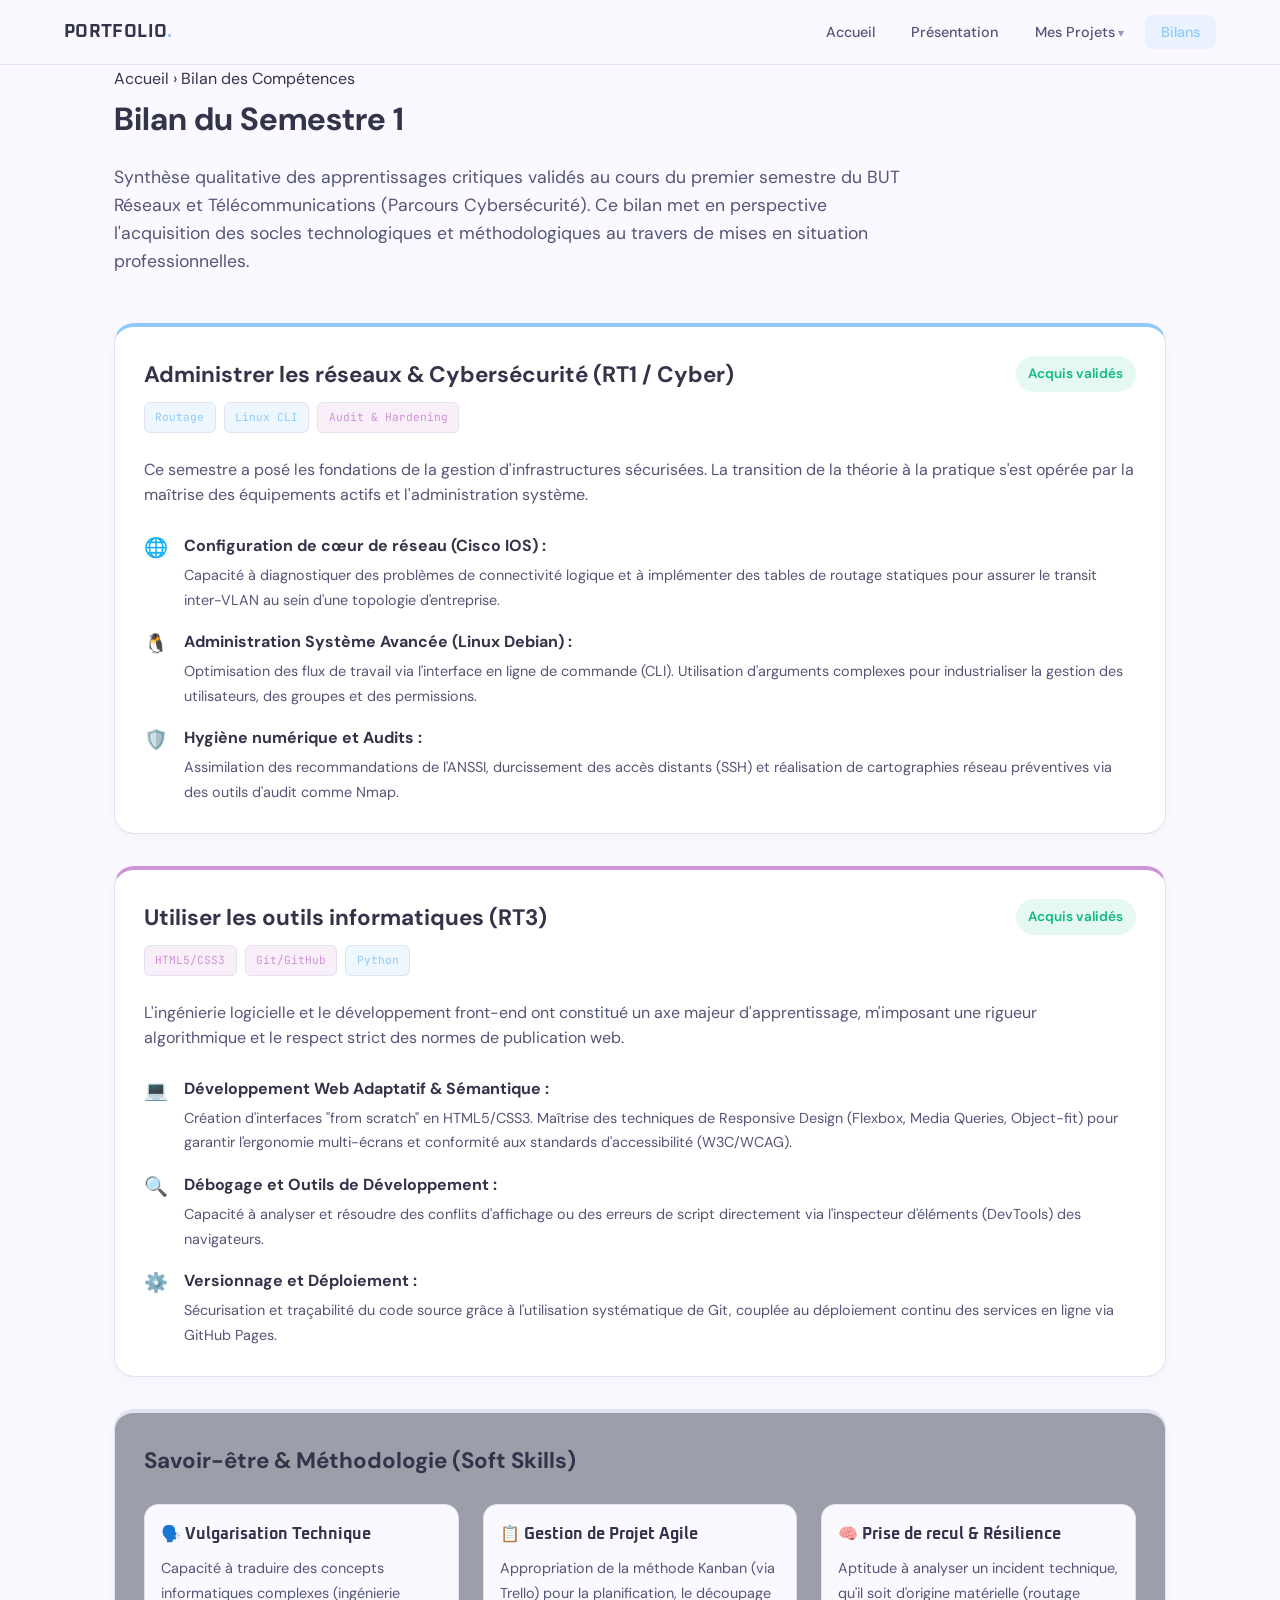
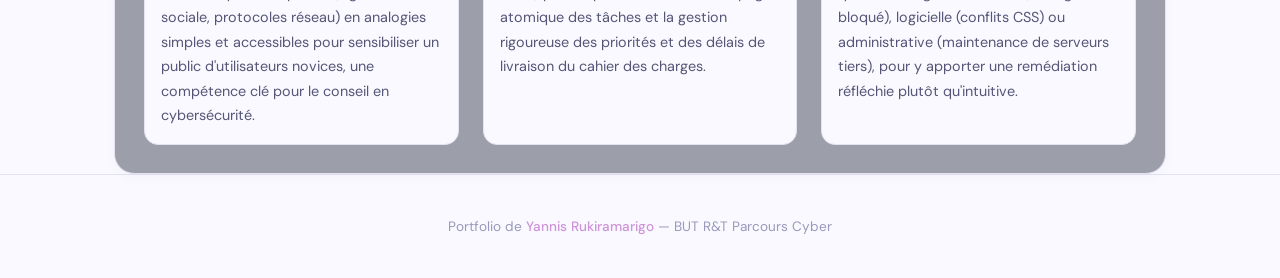
==== commit 6b14d3fc: "Refactor SAE 1.05 HTML: Enhance structure and content clarity, update project objectives, and improv" ====
--- a/bilan.html
+++ b/bilan.html
@@ -3,18 +3,19 @@
 <head>
   <meta charset="UTF-8" />
   <meta name="viewport" content="width=device-width, initial-scale=1.0" />
-  <title>Bilan par compétence | Portfolio Yannis</title>
+  <title>Bilan des Compétences | Portfolio Yannis</title>
   <link rel="stylesheet" href="style.css" />
 </head>
 <body>
 
+  <!-- NAVBAR -->
   <nav class="navbar">
     <a href="index.html" class="nav-logo">PORTFOLIO<span>.</span></a>
     <ul class="nav-links">
       <li><a href="index.html">Accueil</a></li>
-      <li><a href="presentation.html">Présentation</a></li>
+      <li><a href="présentation.html">Présentation</a></li>
       <li class="nav-dropdown">
-        <a href="#">Mes Projets</a>
+        <a href="projets.html">Mes Projets</a>
         <ul class="dropdown-menu">
           <li><a href="sae_101.html">Projet 1.01 – Hygiène</a></li>
           <li><a href="sae_102.html">Projet 1.02 – Réseaux</a></li>
@@ -28,282 +29,149 @@
     <button class="nav-burger" id="burger"><span></span><span></span><span></span></button>
   </nav>
 
+  <!-- MAIN -->
   <main>
     <div class="container">
 
+      <!-- HERO DE LA PAGE -->
       <div class="page-hero">
         <div class="breadcrumb">
-          <a href="index.html">Accueil</a> › <span>Bilan par compétence</span>
+          <a href="index.html">Accueil</a>
+          <span>›</span>
+          <span>Bilan des Compétences</span>
         </div>
-        <h1 class="page-hero-title">Bilan par compétence</h1>
-        <div class="hero-tags" style="margin-bottom: 1.5rem;">
-          <span class="tag bg-soft-blue text-soft-blue">Semestre 1</span>
-          <span class="tag bg-soft-mauve text-soft-mauve">Synthèse transversale des 5 Projets</span>
-        </div>
-        <p class="section-sub">
-          Cette page regroupe l'analyse globale de mon premier semestre en BUT R&T Cyber. 
-          Elle dresse le bilan des apprentissages acquis à travers l'intégralité de mes <strong>5 projets (1.01, 1.02, 1.03, 1.04 et 1.05)</strong>, identifie mes axes d'amélioration et confirme mon projet professionnel.
+
+        <h1 class="page-hero-title">Bilan du Semestre 1</h1>
+        <p style="color: var(--text-med); max-width: 800px; margin-top: 1rem; font-size: 1.1rem; line-height: 1.6;">
+          Synthèse qualitative des apprentissages critiques validés au cours du premier semestre du BUT Réseaux et Télécommunications (Parcours Cybersécurité). Ce bilan met en perspective l'acquisition des socles technologiques et méthodologiques au travers de mises en situation professionnelles.
         </p>
       </div>
 
-      <section id="rt1" style="padding-top: 0;">
-        <div class="section-header">
-          <p class="section-label text-soft-blue">// Compétence 1</p>
-          <h2 class="section-title">🌐 RT1 — Administrer les réseaux et l'Internet</h2>
-          <div class="sep bg-soft-blue"></div>
-          <p class="section-sub">Niveau 1 — Assister l'administrateur du réseau</p>
+      <!-- CONTENU PRINCIPAL : GRILLE DES COMPÉTENCES -->
+      <div style="display: grid; grid-template-columns: 1fr; gap: 2rem; margin-top: 3rem;">
+
+        <!-- COMPÉTENCE RT1 & CYBER -->
+        <div class="card" style="border-top: 4px solid var(--soft-blue);">
+          <div style="display: flex; justify-content: space-between; align-items: flex-start; margin-bottom: 1.5rem; flex-wrap: wrap; gap: 1rem;">
+            <div>
+              <h2 style="font-size: 1.4rem; color: var(--text-dark); margin-bottom: 0.5rem;">Administrer les réseaux &amp; Cybersécurité (RT1 / Cyber)</h2>
+              <div style="display: flex; gap: 0.5rem;">
+                <span class="tag bg-soft-blue text-soft-blue">Routage</span>
+                <span class="tag bg-soft-blue text-soft-blue">Linux CLI</span>
+                <span class="tag bg-soft-mauve text-soft-mauve">Audit &amp; Hardening</span>
+              </div>
+            </div>
+            <span class="status-dot ok" style="padding: 0.4rem 0.8rem; border-radius: 20px; background: rgba(16, 185, 129, 0.1); color: #10b981; font-weight: 600; font-size: 0.85rem;">Acquis validés</span>
+          </div>
+          
+          <p style="color: var(--text-med); line-height: 1.6; margin-bottom: 1.5rem;">
+            Ce semestre a posé les fondations de la gestion d'infrastructures sécurisées. La transition de la théorie à la pratique s'est opérée par la maîtrise des équipements actifs et l'administration système.
+          </p>
+          
+          <ul style="list-style-type: none; padding: 0; display: flex; flex-direction: column; gap: 1rem;">
+            <li style="display: flex; gap: 1rem; align-items: flex-start;">
+              <span style="font-size: 1.2rem;">🌐</span>
+              <div>
+                <strong style="color: var(--text-dark);">Configuration de cœur de réseau (Cisco IOS) :</strong>
+                <p style="color: var(--text-med); font-size: 0.9rem; margin-top: 0.25rem;">Capacité à diagnostiquer des problèmes de connectivité logique et à implémenter des tables de routage statiques pour assurer le transit inter-VLAN au sein d'une topologie d'entreprise.</p>
+              </div>
+            </li>
+            <li style="display: flex; gap: 1rem; align-items: flex-start;">
+              <span style="font-size: 1.2rem;">🐧</span>
+              <div>
+                <strong style="color: var(--text-dark);">Administration Système Avancée (Linux Debian) :</strong>
+                <p style="color: var(--text-med); font-size: 0.9rem; margin-top: 0.25rem;">Optimisation des flux de travail via l'interface en ligne de commande (CLI). Utilisation d'arguments complexes pour industrialiser la gestion des utilisateurs, des groupes et des permissions.</p>
+              </div>
+            </li>
+            <li style="display: flex; gap: 1rem; align-items: flex-start;">
+              <span style="font-size: 1.2rem;">🛡️</span>
+              <div>
+                <strong style="color: var(--text-dark);">Hygiène numérique et Audits :</strong>
+                <p style="color: var(--text-med); font-size: 0.9rem; margin-top: 0.25rem;">Assimilation des recommandations de l'ANSSI, durcissement des accès distants (SSH) et réalisation de cartographies réseau préventives via des outils d'audit comme Nmap.</p>
+              </div>
+            </li>
+          </ul>
         </div>
 
-        <div class="bilan-layout">
-          <div class="bilan-content">
-            <div class="card" style="margin-bottom: 2rem;">
-              <h3>Synthèse de ma progression</h3>
-              <p>
-                Le <strong>Projet 1.02</strong> a été le cœur de mon apprentissage pour cette compétence. J'ai pu y configurer mes premiers équipements (switchs, routeurs) et assimiler l'architecture physique et logique d'un réseau local (adressage IP, VLANs de base). 
+        <!-- COMPÉTENCE RT3 -->
+        <div class="card" style="border-top: 4px solid var(--soft-mauve);">
+          <div style="display: flex; justify-content: space-between; align-items: flex-start; margin-bottom: 1.5rem; flex-wrap: wrap; gap: 1rem;">
+            <div>
+              <h2 style="font-size: 1.4rem; color: var(--text-dark); margin-bottom: 0.5rem;">Utiliser les outils informatiques (RT3)</h2>
+              <div style="display: flex; gap: 0.5rem;">
+                <span class="tag bg-soft-mauve text-soft-mauve">HTML5/CSS3</span>
+                <span class="tag bg-soft-mauve text-soft-mauve">Git/GitHub</span>
+                <span class="tag bg-soft-blue text-soft-blue">Python</span>
+              </div>
+            </div>
+            <span class="status-dot ok" style="padding: 0.4rem 0.8rem; border-radius: 20px; background: rgba(16, 185, 129, 0.1); color: #10b981; font-weight: 600; font-size: 0.85rem;">Acquis validés</span>
+          </div>
+          
+          <p style="color: var(--text-med); line-height: 1.6; margin-bottom: 1.5rem;">
+            L'ingénierie logicielle et le développement front-end ont constitué un axe majeur d'apprentissage, m'imposant une rigueur algorithmique et le respect strict des normes de publication web.
+          </p>
+          
+          <ul style="list-style-type: none; padding: 0; display: flex; flex-direction: column; gap: 1rem;">
+            <li style="display: flex; gap: 1rem; align-items: flex-start;">
+              <span style="font-size: 1.2rem;">💻</span>
+              <div>
+                <strong style="color: var(--text-dark);">Développement Web Adaptatif &amp; Sémantique :</strong>
+                <p style="color: var(--text-med); font-size: 0.9rem; margin-top: 0.25rem;">Création d'interfaces "from scratch" en HTML5/CSS3. Maîtrise des techniques de Responsive Design (Flexbox, Media Queries, Object-fit) pour garantir l'ergonomie multi-écrans et conformité aux standards d'accessibilité (W3C/WCAG).</p>
+              </div>
+            </li>
+            <li style="display: flex; gap: 1rem; align-items: flex-start;">
+              <span style="font-size: 1.2rem;">🔍</span>
+              <div>
+                <strong style="color: var(--text-dark);">Débogage et Outils de Développement :</strong>
+                <p style="color: var(--text-med); font-size: 0.9rem; margin-top: 0.25rem;">Capacité à analyser et résoudre des conflits d'affichage ou des erreurs de script directement via l'inspecteur d'éléments (DevTools) des navigateurs.</p>
+              </div>
+            </li>
+            <li style="display: flex; gap: 1rem; align-items: flex-start;">
+              <span style="font-size: 1.2rem;">⚙️</span>
+              <div>
+                <strong style="color: var(--text-dark);">Versionnage et Déploiement :</strong>
+                <p style="color: var(--text-med); font-size: 0.9rem; margin-top: 0.25rem;">Sécurisation et traçabilité du code source grâce à l'utilisation systématique de Git, couplée au déploiement continu des services en ligne via GitHub Pages.</p>
+              </div>
+            </li>
+          </ul>
+        </div>
+
+        <!-- COMPÉTENCES TRANSVERSALES (SOFT SKILLS) -->
+        <div class="card" style="border-top: 4px solid var(--border); background: rgba(15, 23, 42, 0.4);">
+          <h2 style="font-size: 1.4rem; color: var(--text-dark); margin-bottom: 1.5rem;">Savoir-être &amp; Méthodologie (Soft Skills)</h2>
+          
+          <div style="display: grid; grid-template-columns: repeat(auto-fit, minmax(300px, 1fr)); gap: 1.5rem;">
+            <div style="padding: 1rem; background: var(--bg-main); border-radius: var(--radius); border: 1px solid var(--border);">
+              <h4 style="color: var(--text-dark); margin-bottom: 0.5rem; font-family: var(--font-display);">🗣️ Vulgarisation Technique</h4>
+              <p style="font-size: 0.9rem; color: var(--text-med);">
+                Capacité à traduire des concepts informatiques complexes (ingénierie sociale, protocoles réseau) en analogies simples et accessibles pour sensibiliser un public d'utilisateurs novices, une compétence clé pour le conseil en cybersécurité.
               </p>
-              <p>
-                Le <strong>Projet 1.01</strong> est venu compléter cette vision en m'apprenant à cartographier un réseau (découverte de machines et d'OS via Nmap) tout en appliquant les bonnes pratiques de sécurité dès la conception de l'architecture.
+            </div>
+            
+            <div style="padding: 1rem; background: var(--bg-main); border-radius: var(--radius); border: 1px solid var(--border);">
+              <h4 style="color: var(--text-dark); margin-bottom: 0.5rem; font-family: var(--font-display);">📋 Gestion de Projet Agile</h4>
+              <p style="font-size: 0.9rem; color: var(--text-med);">
+                Appropriation de la méthode Kanban (via Trello) pour la planification, le découpage atomique des tâches et la gestion rigoureuse des priorités et des délais de livraison du cahier des charges.
               </p>
             </div>
 
-            <div class="card" style="padding: 0; overflow: hidden; margin-bottom: 2rem;">
-              <table class="comp-table">
-                <thead>
-                  <tr>
-                    <th>AC</th>
-                    <th>Apprentissage Critique</th>
-                    <th>Projets</th>
-                    <th>Statut</th>
-                  </tr>
-                </thead>
-                <tbody>
-                  <tr>
-                    <td><span class="tag bg-soft-blue text-soft-blue">AC11.01</span></td>
-                    <td>Maîtriser les lois fondamentales de l'électricité</td>
-                    <td>1.02</td>
-                    <td><span class="status-dot ok">Acquis</span></td>
-                  </tr>
-                  <tr>
-                    <td><span class="tag bg-soft-blue text-soft-blue">AC11.02</span></td>
-                    <td>Comprendre l'architecture des systèmes numériques</td>
-                    <td>1.01, 1.02</td>
-                    <td><span class="status-dot ok">Acquis</span></td>
-                  </tr>
-                  <tr>
-                    <td><span class="tag bg-soft-blue text-soft-blue">AC11.03</span></td>
-                    <td>Configurer les fonctions de base du réseau local</td>
-                    <td>1.02</td>
-                    <td><span class="status-dot wip">En cours</span></td>
-                  </tr>
-                </tbody>
-              </table>
-            </div>
-            
-            <div class="card content-block">
-              <h3>Axes de développement & Projection</h3>
-              <p>
-                Pour le Semestre 2, mon objectif est de gagner en autonomie sur l'interface en ligne de commande (CLI) des équipements réseaux et d'approfondir la configuration des protocoles de routage dynamique.
+            <div style="padding: 1rem; background: var(--bg-main); border-radius: var(--radius); border: 1px solid var(--border);">
+              <h4 style="color: var(--text-dark); margin-bottom: 0.5rem; font-family: var(--font-display);">🧠 Prise de recul &amp; Résilience</h4>
+              <p style="font-size: 0.9rem; color: var(--text-med);">
+                Aptitude à analyser un incident technique, qu'il soit d'origine matérielle (routage bloqué), logicielle (conflits CSS) ou administrative (maintenance de serveurs tiers), pour y apporter une remédiation réfléchie plutôt qu'intuitive.
               </p>
             </div>
           </div>
-
-          <aside>
-            <div class="card" style="margin-bottom: 1.5rem;">
-              <h4 style="font-family: var(--font-display); font-size: 1rem; margin-bottom: 1.5rem;">Niveau global estimé</h4>
-              <div class="jauge-row">
-                <div class="jauge-label"><span>Connaissances</span><span>70%</span></div>
-                <div class="jauge-bar"><div class="jauge-fill bg-soft-blue" style="width: 70%;"></div></div>
-              </div>
-              <div class="jauge-row">
-                <div class="jauge-label"><span>Savoir-faire</span><span>60%</span></div>
-                <div class="jauge-bar"><div class="jauge-fill bg-soft-blue" style="width: 60%;"></div></div>
-              </div>
-            </div>
-            <div class="card">
-              <h4 style="font-family: var(--font-display); font-size: 1rem; margin-bottom: 1rem;">Projets contributeurs</h4>
-              <div style="display:flex;flex-direction:column;gap:.5rem;">
-                <a href="sae_101.html" class="tag bg-soft-blue text-soft-blue">Projet 1.01 – Hygiène →</a>
-                <a href="sae_102.html" class="tag bg-soft-blue text-soft-blue">Projet 1.02 – Réseaux →</a>
-              </div>
-            </div>
-          </aside>
-        </div>
-      </section>
-
-      <section id="rt2" style="padding-top: 2rem;">
-        <div class="section-header">
-          <p class="section-label text-soft-mauve">// Compétence 2</p>
-          <h2 class="section-title">📡 RT2 — Connecter les entreprises et les usagers</h2>
-          <div class="sep bg-soft-mauve"></div>
-          <p class="section-sub">Niveau 1 — Découvrir les transmissions et la ToIP</p>
         </div>
 
-        <div class="bilan-layout">
-          <div class="bilan-content">
-            <div class="card" style="margin-bottom: 2rem;">
-              <h3>Synthèse de ma progression</h3>
-              <p>
-                Le <strong>Projet 1.03</strong> a été entièrement dédié à cette compétence. Travaillant en groupe, j'ai manipulé des supports physiques réels (câbles coaxiaux, paires torsadées, fibre optique). 
-              </p>
-              <p>
-                J'ai appris à utiliser des outils de mesure professionnels comme l'analyseur de spectre, l'oscilloscope, le réflectomètre ou encore le photomètre pour identifier des défauts de câble (mesure DTF) et calculer l'atténuation d'une liaison fibre optique.
-              </p>
-            </div>
-
-            <div class="card" style="padding: 0; overflow: hidden; margin-bottom: 2rem;">
-              <table class="comp-table">
-                <thead>
-                  <tr>
-                    <th>AC</th>
-                    <th>Apprentissage Critique</th>
-                    <th>Projets</th>
-                    <th>Statut</th>
-                  </tr>
-                </thead>
-                <tbody>
-                  <tr>
-                    <td><span class="tag bg-soft-mauve text-soft-mauve">AC12.01</span></td>
-                    <td>Mesurer et analyser les signaux</td>
-                    <td>1.03</td>
-                    <td><span class="status-dot ok">Acquis</span></td>
-                  </tr>
-                  <tr>
-                    <td><span class="tag bg-soft-mauve text-soft-mauve">AC12.02</span></td>
-                    <td>Caractériser des systèmes de transmission</td>
-                    <td>1.03</td>
-                    <td><span class="status-dot ok">Acquis</span></td>
-                  </tr>
-                  <tr>
-                    <td><span class="tag bg-soft-mauve text-soft-mauve">AC12.03</span></td>
-                    <td>Déployer des supports de transmission</td>
-                    <td>1.03</td>
-                    <td><span class="status-dot ok">Acquis</span></td>
-                  </tr>
-                </tbody>
-              </table>
-            </div>
-
-            <div class="card content-block">
-              <h3>Axes de développement & Projection</h3>
-              <p>
-                Bien que la manipulation du matériel soit acquise, je dois encore fluidifier mes calculs théoriques (bande passante, calculs de décibels complexes) pour être plus rapide lors des prochaines phases d'analyse.
-              </p>
-            </div>
-          </div>
-
-          <aside>
-            <div class="card" style="margin-bottom: 1.5rem;">
-              <h4 style="font-family: var(--font-display); font-size: 1rem; margin-bottom: 1.5rem;">Niveau global estimé</h4>
-              <div class="jauge-row">
-                <div class="jauge-label"><span>Mesures Physiques</span><span>80%</span></div>
-                <div class="jauge-bar"><div class="jauge-fill bg-soft-mauve" style="width: 80%;"></div></div>
-              </div>
-              <div class="jauge-row">
-                <div class="jauge-label"><span>Analyse de données</span><span>65%</span></div>
-                <div class="jauge-bar"><div class="jauge-fill bg-soft-mauve" style="width: 65%;"></div></div>
-              </div>
-            </div>
-            <div class="card">
-              <h4 style="font-family: var(--font-display); font-size: 1rem; margin-bottom: 1rem;">Projets contributeurs</h4>
-              <div style="display:flex;flex-direction:column;gap:.5rem;">
-                <a href="sae_103.html" class="tag bg-soft-mauve text-soft-mauve">Projet 1.03 – Transmission →</a>
-              </div>
-            </div>
-          </aside>
-        </div>
-      </section>
-
-      <section id="rt3" style="padding-top: 2rem;">
-        <div class="section-header">
-          <p class="section-label text-soft-blue">// Compétence 3 & Cyber</p>
-          <h2 class="section-title">💻 RT3 — Outils informatiques & Hygiène Cyber</h2>
-          <div class="sep bg-soft-blue"></div>
-          <p class="section-sub">Niveau 1 — S'intégrer dans un service informatique / Sensibilisation aux vulnérabilités</p>
-        </div>
-
-        <div class="bilan-layout">
-          <div class="bilan-content">
-            <div class="card" style="margin-bottom: 2rem;">
-              <h3>Synthèse de ma progression</h3>
-              <p>
-                Cette compétence a été couverte par deux axes majeurs : le développement et la sécurité. Avec le <strong>Projet 1.04</strong>, j'ai créé mon premier site web, découvrant le HTML/CSS et l'hébergement (GitHub). Le <strong>Projet 1.05</strong> m'a initié à la programmation Python pour requêter une API (Overpass) et formater des données complexes en Markdown/HTML.
-              </p>
-              <p>
-                L'axe sécurité a été validé à nouveau par le <strong>Projet 1.01</strong>. J'y ai étudié les protocoles de chiffrement, le durcissement des connexions SSH (clés publiques/privées) et les préconisations de l'ANSSI, affirmant mon attrait pour la cybersécurité.
-              </p>
-            </div>
-
-            <div class="card" style="padding: 0; overflow: hidden; margin-bottom: 2rem;">
-              <table class="comp-table">
-                <thead>
-                  <tr>
-                    <th>AC</th>
-                    <th>Apprentissage Critique</th>
-                    <th>Projets</th>
-                    <th>Statut</th>
-                  </tr>
-                </thead>
-                <tbody>
-                  <tr>
-                    <td><span class="tag bg-soft-blue text-soft-blue">AC13.01</span></td>
-                    <td>Utiliser les systèmes informatiques et outils métiers</td>
-                    <td>1.04, 1.05</td>
-                    <td><span class="status-dot ok">Acquis</span></td>
-                  </tr>
-                  <tr>
-                    <td><span class="tag bg-soft-blue text-soft-blue">AC13.02</span></td>
-                    <td>Lire, modifier et écrire un programme</td>
-                    <td>1.04, 1.05</td>
-                    <td><span class="status-dot ok">Acquis</span></td>
-                  </tr>
-                  <tr>
-                    <td><span class="tag bg-soft-blue text-soft-blue">Cyber1</span></td>
-                    <td>Bonnes pratiques et recommandations de cybersécurité</td>
-                    <td>1.01</td>
-                    <td><span class="status-dot ok">Acquis</span></td>
-                  </tr>
-                </tbody>
-              </table>
-            </div>
-
-            <div class="card content-block">
-              <h3>Axes de développement & Projection</h3>
-              <p>
-                Je souhaite continuer à développer mes compétences en scripting (Python, Bash) car l'automatisation est une clé essentielle pour l'administration et la surveillance en cybersécurité.
-              </p>
-            </div>
-          </div>
-
-          <aside>
-            <div class="card" style="margin-bottom: 1.5rem;">
-              <h4 style="font-family: var(--font-display); font-size: 1rem; margin-bottom: 1.5rem;">Niveau global estimé</h4>
-              <div class="jauge-row">
-                <div class="jauge-label"><span>Programmation (Python/Web)</span><span>75%</span></div>
-                <div class="jauge-bar"><div class="jauge-fill bg-soft-blue" style="width: 75%;"></div></div>
-              </div>
-              <div class="jauge-row">
-                <div class="jauge-label"><span>Conscience Sécurité</span><span>85%</span></div>
-                <div class="jauge-bar"><div class="jauge-fill bg-soft-blue" style="width: 85%;"></div></div>
-              </div>
-            </div>
-            <div class="card">
-              <h4 style="font-family: var(--font-display); font-size: 1rem; margin-bottom: 1rem;">Projets contributeurs</h4>
-              <div style="display:flex;flex-direction:column;gap:.5rem;">
-                <a href="sae_101.html" class="tag bg-soft-blue text-soft-blue">Projet 1.01 – Hygiène Cyber →</a>
-                <a href="sae_104.html" class="tag bg-soft-blue text-soft-blue">Projet 1.04 – Site Web →</a>
-                <a href="sae_105.html" class="tag bg-soft-blue text-soft-blue">Projet 1.05 – Traitement Python →</a>
-              </div>
-            </div>
-          </aside>
-        </div>
-      </section>
-
+      </div>
     </div>
   </main>
 
+  <!-- FOOTER -->
   <footer>
     <div class="container">
-      <p>Portfolio de <span>Rukiramarigo Yannis</span> — BUT R&amp;T Parcours Cyber — yannis.rukiramarigo@etudiant.unicaen.fr</p>
+      <p>Portfolio de <span>Yannis Rukiramarigo</span> — BUT R&amp;T Parcours Cyber</p>
     </div>
   </footer>
 
